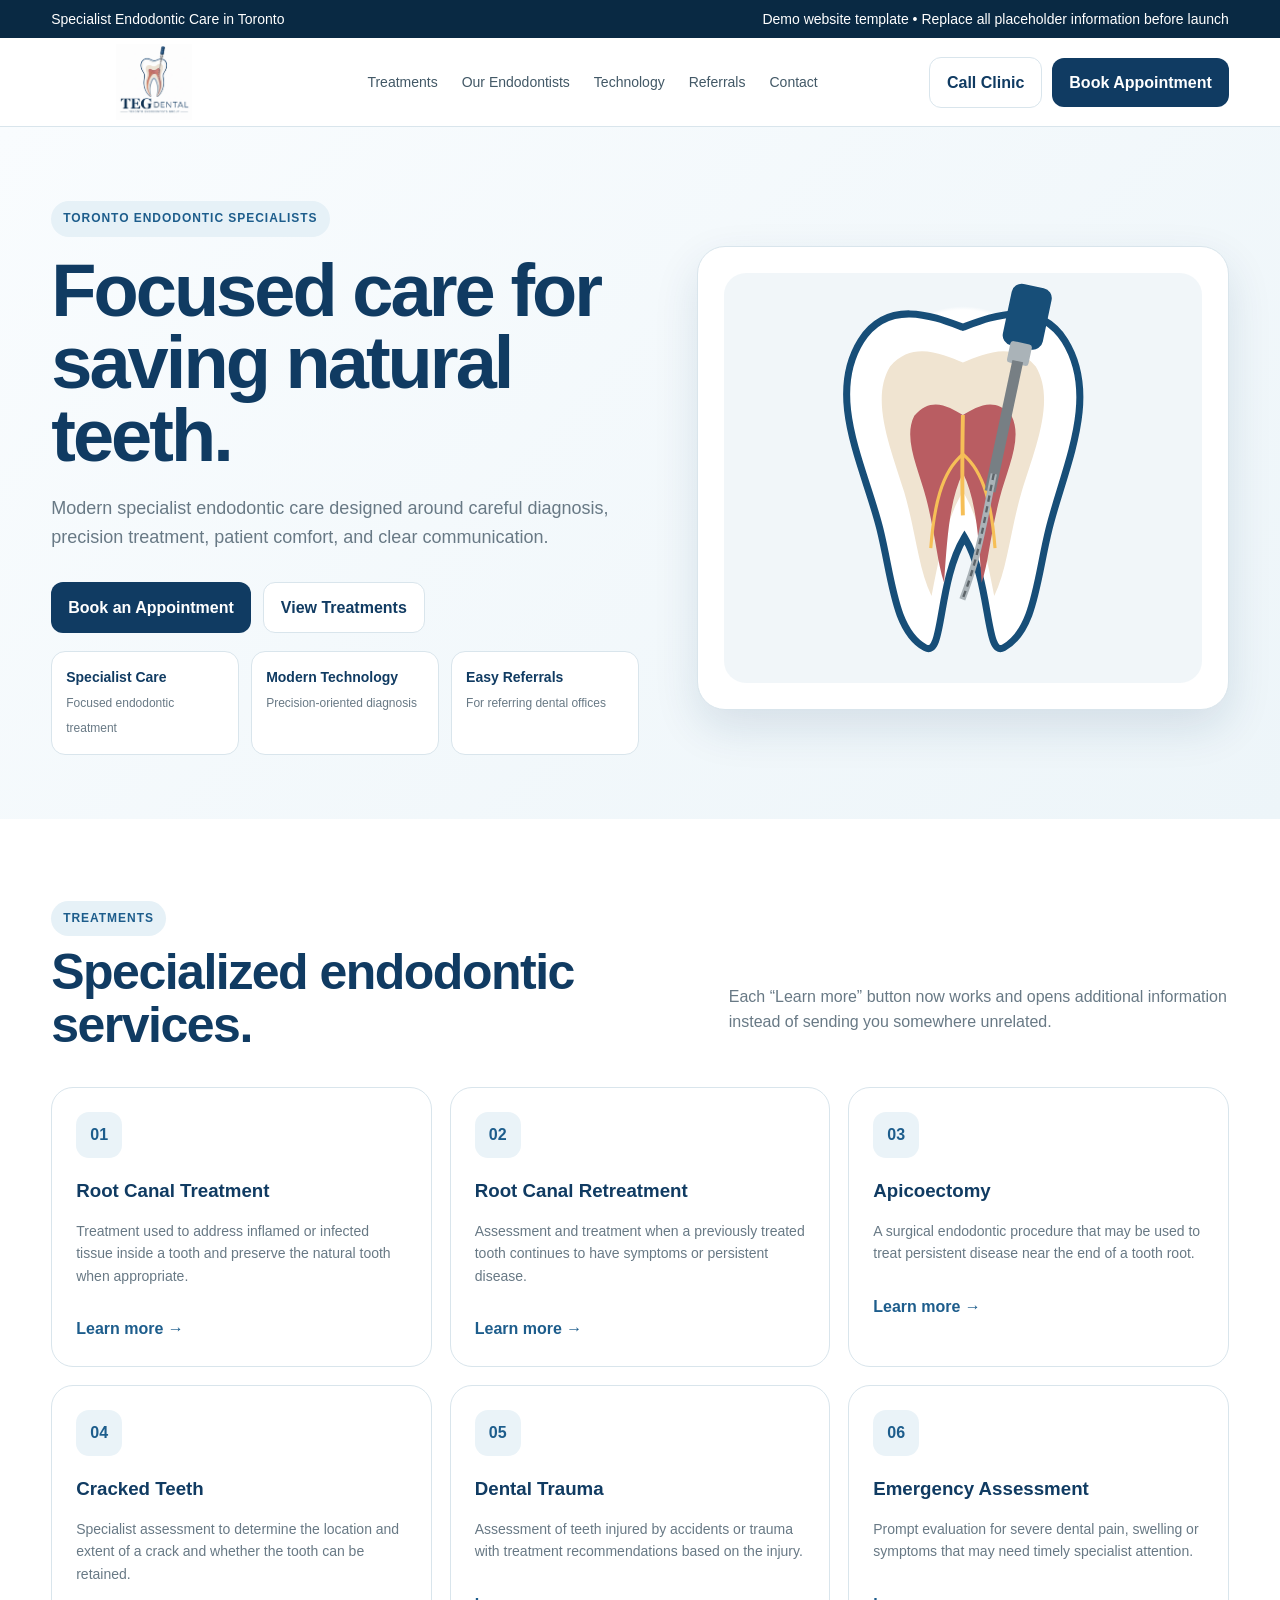
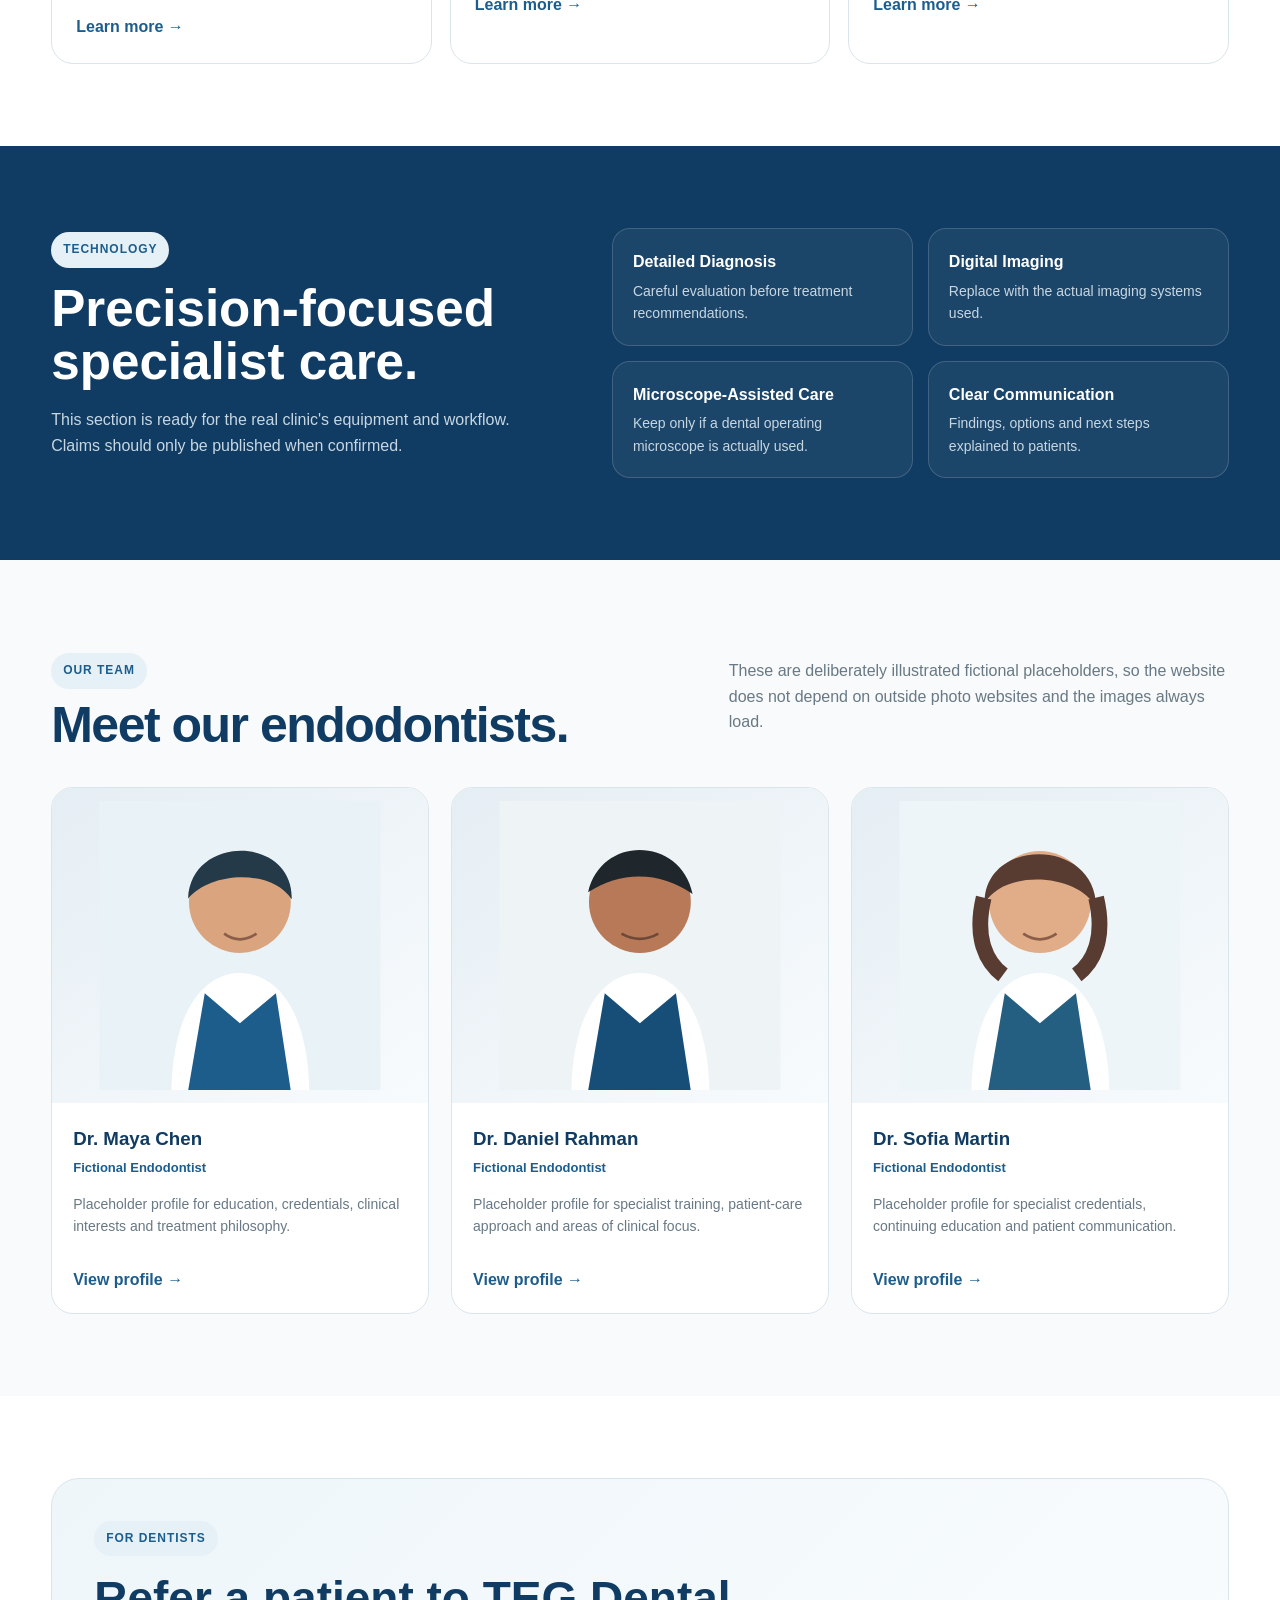
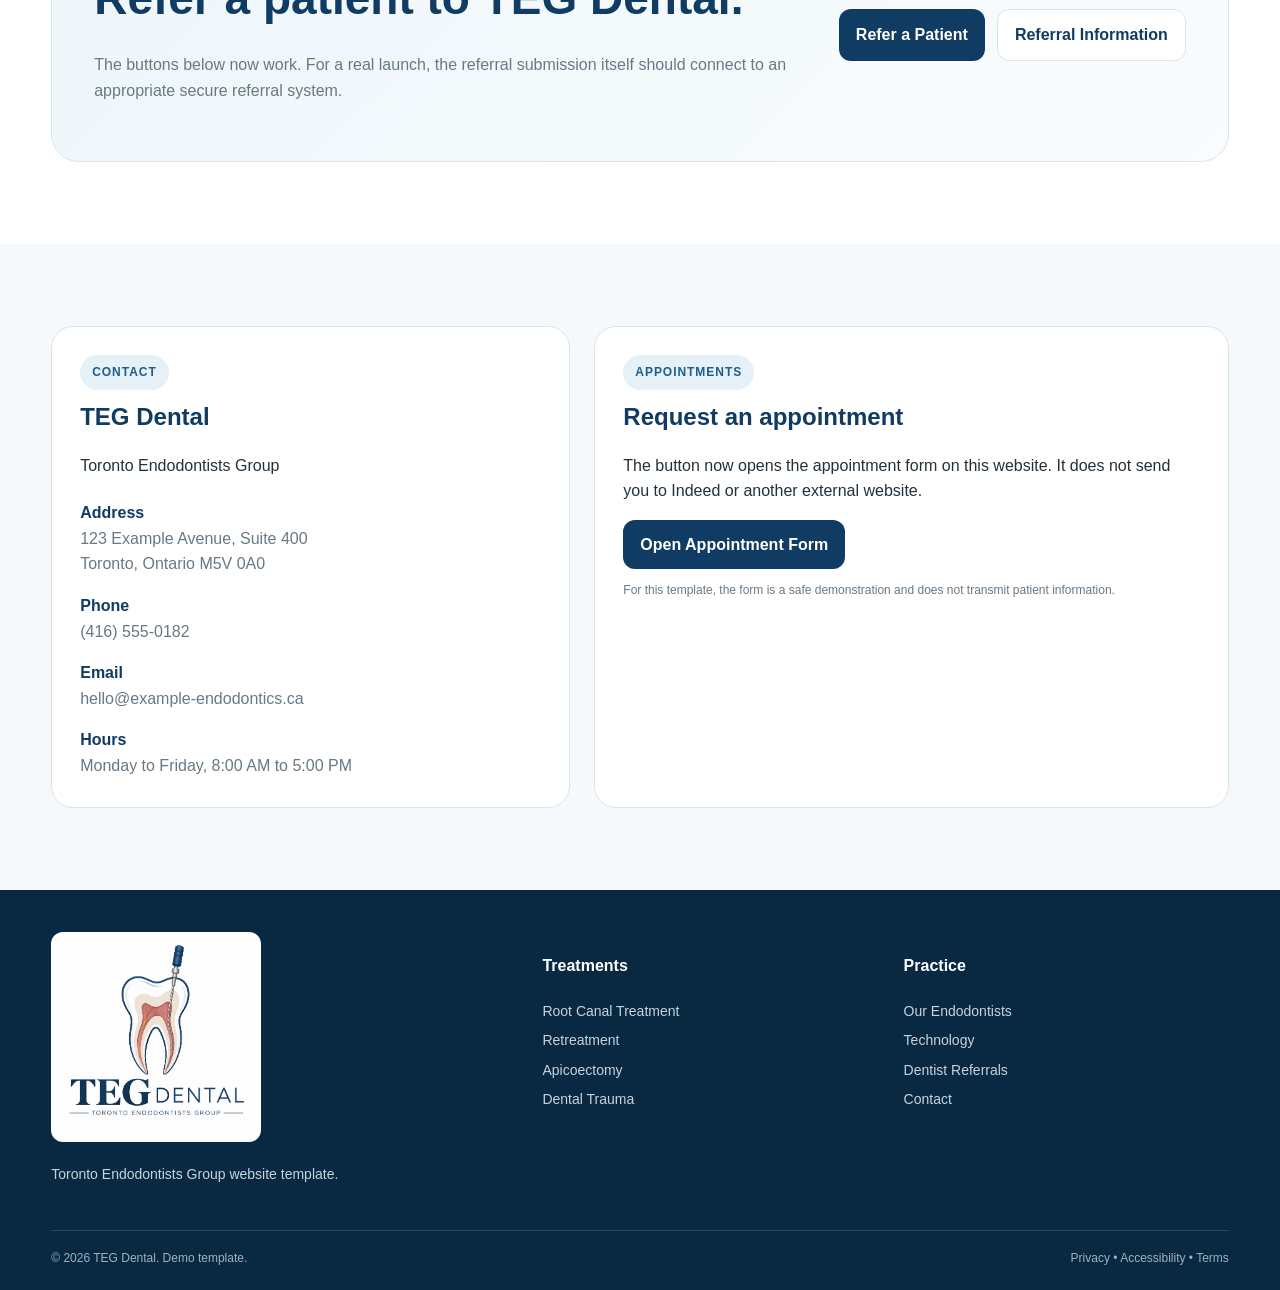
==== index.html @ 506c2bcf "Add files via upload" ====
<!DOCTYPE html>
<html lang="en">
<head>
<meta charset="UTF-8">
<meta name="viewport" content="width=device-width, initial-scale=1.0">
<title>TEG Dental | Toronto Endodontists Group</title>
<meta name="description" content="TEG Dental - Toronto Endodontists Group. Specialist endodontic care in Toronto.">
<style>
:root {
  --navy:#103b62;
  --navy-dark:#092943;
  --blue:#1d5d8c;
  --soft:#f5f9fc;
  --soft2:#eaf3f8;
  --line:#d9e5ec;
  --text:#22313b;
  --muted:#687985;
  --white:#fff;
  --shadow:0 18px 45px rgba(16,59,98,.12);
  --radius:22px;
}
*{box-sizing:border-box}
html{scroll-behavior:smooth}
body{margin:0;font-family:Arial,Helvetica,sans-serif;color:var(--text);background:#fff;line-height:1.6}
a{color:inherit;text-decoration:none}
button,input,select,textarea{font:inherit}
.container{width:min(1180px,92%);margin:auto}
.topbar{background:var(--navy-dark);color:#fff;font-size:14px}
.topbar .container{display:flex;justify-content:space-between;gap:20px;padding:8px 0}
header{position:sticky;top:0;z-index:1000;background:rgba(255,255,255,.98);border-bottom:1px solid var(--line)}
nav{min-height:88px;display:flex;align-items:center;justify-content:space-between;gap:22px}
.brand-logo{width:205px;height:76px;object-fit:contain;display:block}
.navlinks{display:flex;gap:24px;align-items:center;font-size:14px;color:#425866}
.navlinks a:hover{color:var(--blue)}
.actions{display:flex;gap:10px;align-items:center}
.btn{border:0;border-radius:12px;padding:12px 17px;font-weight:700;cursor:pointer;display:inline-flex;align-items:center;justify-content:center;transition:.2s}
.btn-primary{background:var(--navy);color:#fff}
.btn-primary:hover{background:var(--navy-dark);transform:translateY(-1px)}
.btn-outline{background:#fff;border:1px solid var(--line);color:var(--navy)}
.btn-outline:hover{border-color:var(--blue);color:var(--blue)}
.menu{display:none;background:none;border:0;font-size:24px;color:var(--navy);cursor:pointer}
.mobile{display:none;padding:0 0 16px}
.mobile a,.mobile button{display:block;width:100%;text-align:left;padding:10px 0;border:0;border-bottom:1px solid var(--line);background:#fff;color:var(--text)}
.hero{padding:74px 0 64px;background:linear-gradient(135deg,#f9fcfe,#edf5f9)}
.hero-grid{display:grid;grid-template-columns:1.05fr .95fr;gap:58px;align-items:center}
.kicker{display:inline-block;background:#e6f1f7;color:var(--blue);font-size:12px;font-weight:800;letter-spacing:.08em;text-transform:uppercase;padding:8px 12px;border-radius:999px}
h1{font-size:clamp(42px,6vw,74px);line-height:.98;letter-spacing:-.04em;color:var(--navy);margin:18px 0 22px}
.hero p{font-size:18px;color:var(--muted);max-width:650px}
.hero-actions{display:flex;gap:12px;flex-wrap:wrap;margin-top:30px}
.hero-card{background:#fff;border:1px solid var(--line);border-radius:28px;box-shadow:var(--shadow);padding:26px}
.tooth-art{height:410px;border-radius:22px;background:radial-gradient(circle at 50% 30%,#fff 0 23%,#f1f6f9 24% 100%);display:flex;align-items:center;justify-content:center;overflow:hidden}
.tooth-svg{width:82%;max-width:420px}
.quick-grid{display:grid;grid-template-columns:repeat(3,1fr);gap:12px;margin-top:18px}
.quick{border:1px solid var(--line);border-radius:14px;padding:14px;background:#fff}
.quick strong{display:block;color:var(--navy);font-size:14px}
.quick span{font-size:12px;color:var(--muted)}
section{padding:82px 0}
.section-head{display:flex;justify-content:space-between;gap:30px;align-items:end;margin-bottom:36px}
.section-head h2{font-size:clamp(32px,4vw,50px);line-height:1.05;letter-spacing:-.03em;color:var(--navy);margin:10px 0 0}
.section-head p{max-width:500px;color:var(--muted)}
.services{display:grid;grid-template-columns:repeat(3,1fr);gap:18px}
.card{border:1px solid var(--line);border-radius:var(--radius);padding:24px;background:#fff;transition:.2s}
.card:hover{box-shadow:var(--shadow);transform:translateY(-3px)}
.num{width:46px;height:46px;border-radius:13px;background:var(--soft2);display:grid;place-items:center;color:var(--blue);font-weight:800;margin-bottom:18px}
.card h3{color:var(--navy);margin:0 0 8px}
.card p{color:var(--muted);font-size:14px}
.learn{margin-top:15px;background:none;border:0;padding:0;color:var(--blue);font-weight:700;cursor:pointer}
.tech{background:var(--navy);color:#fff}
.tech-grid{display:grid;grid-template-columns:.9fr 1.1fr;gap:56px;align-items:center}
.tech h2{font-size:clamp(34px,4vw,52px);line-height:1.05;margin:14px 0 18px}
.tech p{color:#c7d7e2}
.features{display:grid;grid-template-columns:1fr 1fr;gap:15px}
.feature{border:1px solid rgba(255,255,255,.16);background:rgba(255,255,255,.05);border-radius:18px;padding:20px}
.feature span{display:block;color:#c7d7e2;font-size:14px;margin-top:5px}
.team{background:#f8fafb}
.team-grid{display:grid;grid-template-columns:repeat(3,1fr);gap:22px}
.doctor{border:1px solid var(--line);border-radius:var(--radius);overflow:hidden;background:#fff}
.avatar{height:315px;background:linear-gradient(145deg,#e5eef4,#f8fbfd);display:flex;align-items:center;justify-content:center}
.avatar svg{height:92%;width:92%}
.doctor-info{padding:21px}
.doctor-info h3{margin:0;color:var(--navy)}
.role{font-size:13px;color:var(--blue);font-weight:700;margin:4px 0 9px}
.doctor-info p{font-size:14px;color:var(--muted)}
.referral-box{background:linear-gradient(135deg,#eef6fa,#f9fcfd);border:1px solid var(--line);border-radius:28px;padding:42px;display:grid;grid-template-columns:1fr auto;gap:28px;align-items:center}
.referral-box h2{margin:6px 0;color:var(--navy);font-size:clamp(30px,4vw,46px)}
.referral-box p{color:var(--muted)}
.contact{background:var(--soft)}
.contact-grid{display:grid;grid-template-columns:.9fr 1.1fr;gap:24px}
.contact-card,.book-card{background:#fff;border:1px solid var(--line);border-radius:var(--radius);padding:28px}
.contact-card h2,.book-card h2{color:var(--navy);margin:8px 0}
.info{display:grid;gap:16px;margin-top:22px}
.info strong{display:block;color:var(--navy)}
.info span{color:var(--muted)}
.form{display:grid;gap:13px;margin-top:20px}
.row{display:grid;grid-template-columns:1fr 1fr;gap:13px}
input,select,textarea{width:100%;border:1px solid var(--line);border-radius:11px;padding:12px 13px;background:#fff;outline:none}
input:focus,select:focus,textarea:focus{border-color:var(--blue);box-shadow:0 0 0 3px rgba(29,93,140,.09)}
textarea{min-height:105px;resize:vertical}
.note{font-size:12px;color:var(--muted)}
footer{background:var(--navy-dark);color:#fff;padding:42px 0 22px}
.footer-grid{display:grid;grid-template-columns:1.4fr 1fr 1fr;gap:36px}
.footer-logo{width:210px;background:#fff;border-radius:12px;padding:7px}
footer p,footer a{font-size:14px;color:#c6d4dc}
.footer-links{display:grid;gap:7px}
.copy{border-top:1px solid rgba(255,255,255,.13);padding-top:18px;margin-top:30px;color:#9db2bf;font-size:12px;display:flex;justify-content:space-between;gap:20px}
.modal{position:fixed;inset:0;background:rgba(5,25,39,.68);display:none;align-items:center;justify-content:center;padding:20px;z-index:3000}
.modal.open{display:flex}
.modal-box{width:min(620px,96%);max-height:88vh;overflow:auto;background:#fff;border-radius:22px;padding:26px;box-shadow:0 25px 70px rgba(0,0,0,.25)}
.modal-top{display:flex;justify-content:space-between;gap:20px;align-items:start}
.modal h3{color:var(--navy);font-size:28px;margin:0 0 8px}
.close{border:0;background:#eef4f7;border-radius:999px;width:36px;height:36px;font-size:20px;cursor:pointer;color:var(--navy)}
.modal p{color:var(--muted)}
.success{display:none;margin-top:12px;background:#edf7f3;border:1px solid #cfe7dc;padding:13px;border-radius:10px;color:#245942}
@media(max-width:980px){
  .navlinks,.actions .btn-outline{display:none}
  .menu{display:block}
  .hero-grid,.tech-grid,.contact-grid{grid-template-columns:1fr}
  .services,.team-grid{grid-template-columns:1fr 1fr}
  .referral-box{grid-template-columns:1fr}
}
@media(max-width:650px){
  .topbar .container{display:block;text-align:center}
  .topbar span:last-child{display:none}
  .brand-logo{width:165px;height:65px}
  .hero{padding-top:45px}
  .services,.team-grid,.features,.quick-grid,.row,.footer-grid{grid-template-columns:1fr}
  .section-head{align-items:start;flex-direction:column}
  .referral-box{padding:28px 22px}
  .copy{flex-direction:column}
}
</style>
</head>
<body>

<div class="topbar">
  <div class="container">
    <span>Specialist Endodontic Care in Toronto</span>
    <span>Demo website template • Replace all placeholder information before launch</span>
  </div>
</div>

<header>
  <div class="container">
    <nav>
      <a href="#home" aria-label="TEG Dental home">
        <img class="brand-logo" src="[data-uri]" alt="TEG Dental Toronto Endodontists Group">
      </a>
      <div class="navlinks">
        <a href="#services">Treatments</a>
        <a href="#team">Our Endodontists</a>
        <a href="#technology">Technology</a>
        <a href="#referrals">Referrals</a>
        <a href="#contact">Contact</a>
      </div>
      <div class="actions">
        <a class="btn btn-outline" href="tel:+14165550182">Call Clinic</a>
        <button class="btn btn-primary" onclick="openBooking()">Book Appointment</button>
        <button class="menu" id="menuBtn" aria-label="Open menu">☰</button>
      </div>
    </nav>
    <div class="mobile" id="mobileMenu">
      <a href="#services">Treatments</a>
      <a href="#team">Our Endodontists</a>
      <a href="#technology">Technology</a>
      <a href="#referrals">Referrals</a>
      <a href="#contact">Contact</a>
      <button onclick="openBooking()">Book Appointment</button>
    </div>
  </div>
</header>

<main>
<section class="hero" id="home">
  <div class="container hero-grid">
    <div>
      <span class="kicker">Toronto Endodontic Specialists</span>
      <h1>Focused care for saving natural teeth.</h1>
      <p>Modern specialist endodontic care designed around careful diagnosis, precision treatment, patient comfort, and clear communication.</p>
      <div class="hero-actions">
        <button class="btn btn-primary" onclick="openBooking()">Book an Appointment</button>
        <a class="btn btn-outline" href="#services">View Treatments</a>
      </div>
      <div class="quick-grid">
        <div class="quick"><strong>Specialist Care</strong><span>Focused endodontic treatment</span></div>
        <div class="quick"><strong>Modern Technology</strong><span>Precision-oriented diagnosis</span></div>
        <div class="quick"><strong>Easy Referrals</strong><span>For referring dental offices</span></div>
      </div>
    </div>

    <div class="hero-card">
      <div class="tooth-art">
        <svg class="tooth-svg" viewBox="0 0 500 520" xmlns="http://www.w3.org/2000/svg" aria-label="Endodontic tooth illustration">
          <path d="M120 85 C155 30 215 55 250 68 C285 55 345 30 380 85 C425 157 380 245 360 325 C344 389 342 455 302 477 C278 490 287 394 252 336 C217 394 226 490 202 477 C162 455 160 389 144 325 C124 245 75 157 120 85Z" fill="#fff" stroke="#174e78" stroke-width="9"/>
          <path d="M157 118 C186 84 225 103 250 113 C275 103 314 84 343 118 C369 161 341 225 325 278 C310 329 307 376 290 411 C280 359 270 310 250 278 C230 310 220 359 210 411 C193 376 190 329 175 278 C159 225 131 161 157 118Z" fill="#f0e4d1"/>
          <path d="M188 181 C210 155 233 170 250 180 C267 170 290 155 312 181 C327 210 306 250 297 286 C285 332 283 367 274 394 C270 336 267 288 250 254 C233 288 230 336 226 394 C217 367 215 332 203 286 C194 250 173 210 188 181Z" fill="#b95d62"/>
          <path d="M250 180 C249 236 249 274 250 308" stroke="#f6bf57" stroke-width="5" fill="none"/>
          <path d="M250 230 C222 253 213 298 209 350" stroke="#f6bf57" stroke-width="4" fill="none"/>
          <path d="M250 230 C278 253 287 298 291 350" stroke="#f6bf57" stroke-width="4" fill="none"/>
          <g transform="translate(315,10) rotate(12)">
            <rect x="0" y="0" width="52" height="80" rx="13" fill="#174e78"/>
            <rect x="12" y="74" width="28" height="28" rx="4" fill="#aab3b8"/>
            <rect x="19" y="98" width="14" height="170" fill="#777f84"/>
            <path d="M26 245 C26 300 30 350 20 410" stroke="#aab3b8" stroke-width="8" fill="none"/>
            <path d="M26 245 C26 300 30 350 20 410" stroke="#5c6469" stroke-width="3" stroke-dasharray="8 6" fill="none"/>
          </g>
        </svg>
      </div>
    </div>
  </div>
</section>

<section id="services">
<div class="container">
  <div class="section-head">
    <div>
      <span class="kicker">Treatments</span>
      <h2>Specialized endodontic services.</h2>
    </div>
    <p>Each “Learn more” button now works and opens additional information instead of sending you somewhere unrelated.</p>
  </div>

  <div class="services">
    <article class="card">
      <div class="num">01</div><h3>Root Canal Treatment</h3>
      <p>Treatment used to address inflamed or infected tissue inside a tooth and preserve the natural tooth when appropriate.</p>
      <button class="learn" onclick="openInfo('Root Canal Treatment','A root canal treats the inside of a tooth when the pulp becomes inflamed or infected. The actual clinic should replace this text with its approved patient information, treatment process and after-care instructions.')">Learn more →</button>
    </article>

    <article class="card">
      <div class="num">02</div><h3>Root Canal Retreatment</h3>
      <p>Assessment and treatment when a previously treated tooth continues to have symptoms or persistent disease.</p>
      <button class="learn" onclick="openInfo('Root Canal Retreatment','Retreatment may be considered when a tooth does not heal as expected after previous root canal therapy. This is placeholder educational content for the template.')">Learn more →</button>
    </article>

    <article class="card">
      <div class="num">03</div><h3>Apicoectomy</h3>
      <p>A surgical endodontic procedure that may be used to treat persistent disease near the end of a tooth root.</p>
      <button class="learn" onclick="openInfo('Apicoectomy','An apicoectomy is a form of endodontic microsurgery involving the root end and surrounding tissue. Keep this service only if the real practice offers it.')">Learn more →</button>
    </article>

    <article class="card">
      <div class="num">04</div><h3>Cracked Teeth</h3>
      <p>Specialist assessment to determine the location and extent of a crack and whether the tooth can be retained.</p>
      <button class="learn" onclick="openInfo('Cracked Teeth','Cracked teeth can produce variable symptoms. Specialist evaluation can help determine the extent of the crack and available treatment options.')">Learn more →</button>
    </article>

    <article class="card">
      <div class="num">05</div><h3>Dental Trauma</h3>
      <p>Assessment of teeth injured by accidents or trauma with treatment recommendations based on the injury.</p>
      <button class="learn" onclick="openInfo('Dental Trauma','Dental trauma can involve fractures, displacement or injury to the pulp and surrounding tissues. Urgent assessment may be appropriate depending on the injury.')">Learn more →</button>
    </article>

    <article class="card">
      <div class="num">06</div><h3>Emergency Assessment</h3>
      <p>Prompt evaluation for severe dental pain, swelling or symptoms that may need timely specialist attention.</p>
      <button class="learn" onclick="openInfo('Emergency Assessment','For a real clinic, this section should state the clinic’s actual emergency hours, after-hours procedure and instructions for severe swelling or systemic symptoms.')">Learn more →</button>
    </article>
  </div>
</div>
</section>

<section class="tech" id="technology">
<div class="container tech-grid">
  <div>
    <span class="kicker">Technology</span>
    <h2>Precision-focused specialist care.</h2>
    <p>This section is ready for the real clinic's equipment and workflow. Claims should only be published when confirmed.</p>
  </div>
  <div class="features">
    <div class="feature"><strong>Detailed Diagnosis</strong><span>Careful evaluation before treatment recommendations.</span></div>
    <div class="feature"><strong>Digital Imaging</strong><span>Replace with the actual imaging systems used.</span></div>
    <div class="feature"><strong>Microscope-Assisted Care</strong><span>Keep only if a dental operating microscope is actually used.</span></div>
    <div class="feature"><strong>Clear Communication</strong><span>Findings, options and next steps explained to patients.</span></div>
  </div>
</div>
</section>

<section class="team" id="team">
<div class="container">
  <div class="section-head">
    <div><span class="kicker">Our Team</span><h2>Meet our endodontists.</h2></div>
    <p>These are deliberately illustrated fictional placeholders, so the website does not depend on outside photo websites and the images always load.</p>
  </div>
  <div class="team-grid">
    <article class="doctor">
      <div class="avatar">
        <svg viewBox="0 0 320 330" xmlns="http://www.w3.org/2000/svg">
          <rect width="320" height="330" fill="#e9f2f7"/>
          <circle cx="160" cy="115" r="58" fill="#d9a47e"/>
          <path d="M101 111 C104 38 221 39 219 112 C196 77 127 80 101 111Z" fill="#253a48"/>
          <path d="M82 330 C84 231 124 196 160 196 C197 196 237 231 239 330Z" fill="#fff"/>
          <path d="M120 219 L160 253 L201 219 L218 330 L101 330Z" fill="#1d5d8c"/>
          <path d="M142 151 Q160 164 179 151" fill="none" stroke="#8c5d49" stroke-width="3"/>
        </svg>
      </div>
      <div class="doctor-info"><h3>Dr. Maya Chen</h3><div class="role">Fictional Endodontist</div><p>Placeholder profile for education, credentials, clinical interests and treatment philosophy.</p><button class="learn" onclick="openInfo('Dr. Maya Chen','This is a fictional placeholder profile. Replace the name, credentials, photograph and biography with the real endodontist’s verified information before launch.')">View profile →</button></div>
    </article>

    <article class="doctor">
      <div class="avatar">
        <svg viewBox="0 0 320 330" xmlns="http://www.w3.org/2000/svg">
          <rect width="320" height="330" fill="#eef3f5"/>
          <circle cx="160" cy="115" r="58" fill="#b87958"/>
          <path d="M101 104 C116 38 207 41 220 106 C184 80 138 79 101 104Z" fill="#20272c"/>
          <path d="M82 330 C84 231 124 196 160 196 C197 196 237 231 239 330Z" fill="#fff"/>
          <path d="M120 219 L160 253 L201 219 L218 330 L101 330Z" fill="#174e78"/>
          <path d="M139 151 Q160 163 181 151" fill="none" stroke="#6f4938" stroke-width="3"/>
        </svg>
      </div>
      <div class="doctor-info"><h3>Dr. Daniel Rahman</h3><div class="role">Fictional Endodontist</div><p>Placeholder profile for specialist training, patient-care approach and areas of clinical focus.</p><button class="learn" onclick="openInfo('Dr. Daniel Rahman','This is a fictional placeholder profile. Replace all details with verified information before publishing the real practice website.')">View profile →</button></div>
    </article>

    <article class="doctor">
      <div class="avatar">
        <svg viewBox="0 0 320 330" xmlns="http://www.w3.org/2000/svg">
          <rect width="320" height="330" fill="#edf5f8"/>
          <circle cx="160" cy="115" r="58" fill="#e0ad88"/>
          <path d="M97 117 C96 41 225 41 224 122 C207 83 119 76 97 117Z" fill="#583b31"/>
          <path d="M96 110 C85 156 99 184 118 198" fill="none" stroke="#583b31" stroke-width="18"/>
          <path d="M224 110 C235 156 221 184 202 198" fill="none" stroke="#583b31" stroke-width="18"/>
          <path d="M82 330 C84 231 124 196 160 196 C197 196 237 231 239 330Z" fill="#fff"/>
          <path d="M120 219 L160 253 L201 219 L218 330 L101 330Z" fill="#245f82"/>
          <path d="M141 151 Q160 164 179 151" fill="none" stroke="#8c5d49" stroke-width="3"/>
        </svg>
      </div>
      <div class="doctor-info"><h3>Dr. Sofia Martin</h3><div class="role">Fictional Endodontist</div><p>Placeholder profile for specialist credentials, continuing education and patient communication.</p><button class="learn" onclick="openInfo('Dr. Sofia Martin','This is a fictional placeholder profile. Replace the profile and artwork with the real clinician’s information and photo before launch.')">View profile →</button></div>
    </article>
  </div>
</div>
</section>

<section id="referrals">
<div class="container">
  <div class="referral-box">
    <div><span class="kicker">For Dentists</span><h2>Refer a patient to TEG Dental.</h2><p>The buttons below now work. For a real launch, the referral submission itself should connect to an appropriate secure referral system.</p></div>
    <div class="hero-actions">
      <button class="btn btn-primary" onclick="openReferral()">Refer a Patient</button>
      <button class="btn btn-outline" onclick="openInfo('Referral Information','This template can later include office referral instructions, a downloadable referral PDF, secure radiograph upload, and communication preferences. Do not use a plain public form for sensitive patient records.')">Referral Information</button>
    </div>
  </div>
</div>
</section>

<section class="contact" id="contact">
<div class="container contact-grid">
  <div class="contact-card">
    <span class="kicker">Contact</span>
    <h2>TEG Dental</h2>
    <p>Toronto Endodontists Group</p>
    <div class="info">
      <div><strong>Address</strong><span>123 Example Avenue, Suite 400<br>Toronto, Ontario M5V 0A0</span></div>
      <div><strong>Phone</strong><span>(416) 555-0182</span></div>
      <div><strong>Email</strong><span>hello@example-endodontics.ca</span></div>
      <div><strong>Hours</strong><span>Monday to Friday, 8:00 AM to 5:00 PM</span></div>
    </div>
  </div>

  <div class="book-card">
    <span class="kicker">Appointments</span>
    <h2>Request an appointment</h2>
    <p>The button now opens the appointment form on this website. It does not send you to Indeed or another external website.</p>
    <button class="btn btn-primary" onclick="openBooking()">Open Appointment Form</button>
    <p class="note" style="margin-top:12px">For this template, the form is a safe demonstration and does not transmit patient information.</p>
  </div>
</div>
</section>
</main>

<footer>
<div class="container">
  <div class="footer-grid">
    <div><img class="footer-logo" src="[data-uri]" alt="TEG Dental logo"><p>Toronto Endodontists Group website template.</p></div>
    <div><h4>Treatments</h4><div class="footer-links"><a href="#services">Root Canal Treatment</a><a href="#services">Retreatment</a><a href="#services">Apicoectomy</a><a href="#services">Dental Trauma</a></div></div>
    <div><h4>Practice</h4><div class="footer-links"><a href="#team">Our Endodontists</a><a href="#technology">Technology</a><a href="#referrals">Dentist Referrals</a><a href="#contact">Contact</a></div></div>
  </div>
  <div class="copy"><span>© <span id="year"></span> TEG Dental. Demo template.</span><span>Privacy • Accessibility • Terms</span></div>
</div>
</footer>

<!-- Generic information modal -->
<div class="modal" id="infoModal" onclick="backdropClose(event,'infoModal')">
  <div class="modal-box">
    <div class="modal-top"><div><span class="kicker">Information</span><h3 id="infoTitle">More information</h3></div><button class="close" onclick="closeModal('infoModal')" aria-label="Close">×</button></div>
    <p id="infoText"></p>
  </div>
</div>

<!-- Appointment modal -->
<div class="modal" id="bookingModal" onclick="backdropClose(event,'bookingModal')">
  <div class="modal-box">
    <div class="modal-top"><div><span class="kicker">Appointment Request</span><h3>Request an appointment</h3></div><button class="close" onclick="closeModal('bookingModal')" aria-label="Close">×</button></div>
    <p>This demo form stays on the TEG Dental website. It does not redirect to any other company.</p>
    <form class="form" id="appointmentForm">
      <div class="row"><input required placeholder="First name"><input required placeholder="Last name"></div>
      <div class="row"><input type="tel" required placeholder="Phone number"><input type="email" required placeholder="Email"></div>
      <select required><option value="">Preferred contact method</option><option>Phone</option><option>Email</option></select>
      <select required><option value="">Appointment type</option><option>Consultation</option><option>Root canal assessment</option><option>Retreatment assessment</option><option>Emergency assessment</option></select>
      <textarea placeholder="General scheduling note only. Do not enter private medical or dental information in this demo."></textarea>
      <button class="btn btn-primary" type="submit">Send Request</button>
      <div class="note">Demo only. We can connect this to the clinic's real secure booking system later.</div>
      <div class="success" id="appointmentSuccess">The demo request worked. No information was transmitted because this is still the template version.</div>
    </form>
  </div>
</div>

<!-- Referral modal -->
<div class="modal" id="referralModal" onclick="backdropClose(event,'referralModal')">
  <div class="modal-box">
    <div class="modal-top"><div><span class="kicker">Dentist Referral</span><h3>Refer a patient</h3></div><button class="close" onclick="closeModal('referralModal')" aria-label="Close">×</button></div>
    <p>This demonstrates the referral workflow without collecting real patient information.</p>
    <form class="form" id="referralForm">
      <input required placeholder="Referring dentist / office name">
      <div class="row"><input type="tel" required placeholder="Office phone"><input type="email" required placeholder="Office email"></div>
      <select required><option value="">Referral type</option><option>Consultation</option><option>Root canal treatment</option><option>Retreatment</option><option>Surgical consultation</option></select>
      <button class="btn btn-primary" type="submit">Continue Referral</button>
      <div class="note">No patient name, radiograph or health information should be entered into this demo.</div>
      <div class="success" id="referralSuccess">The referral demo worked. No information was transmitted.</div>
    </form>
  </div>
</div>

<script>
const menuBtn=document.getElementById('menuBtn');
const mobileMenu=document.getElementById('mobileMenu');
menuBtn.addEventListener('click',()=>{
  mobileMenu.style.display=mobileMenu.style.display==='block'?'none':'block';
});
document.querySelectorAll('#mobileMenu a').forEach(a=>a.addEventListener('click',()=>mobileMenu.style.display='none'));

function openModal(id){
  document.getElementById(id).classList.add('open');
  document.body.style.overflow='hidden';
}
function closeModal(id){
  document.getElementById(id).classList.remove('open');
  document.body.style.overflow='';
}
function backdropClose(e,id){
  if(e.target.id===id) closeModal(id);
}
function openBooking(){openModal('bookingModal')}
function openReferral(){openModal('referralModal')}
function openInfo(title,text){
  document.getElementById('infoTitle').textContent=title;
  document.getElementById('infoText').textContent=text;
  openModal('infoModal');
}
document.addEventListener('keydown',e=>{
  if(e.key==='Escape') document.querySelectorAll('.modal.open').forEach(m=>closeModal(m.id));
});
document.getElementById('appointmentForm').addEventListener('submit',e=>{
  e.preventDefault();
  document.getElementById('appointmentSuccess').style.display='block';
});
document.getElementById('referralForm').addEventListener('submit',e=>{
  e.preventDefault();
  document.getElementById('referralSuccess').style.display='block';
});
document.getElementById('year').textContent=new Date().getFullYear();
</script>
</body>
</html>
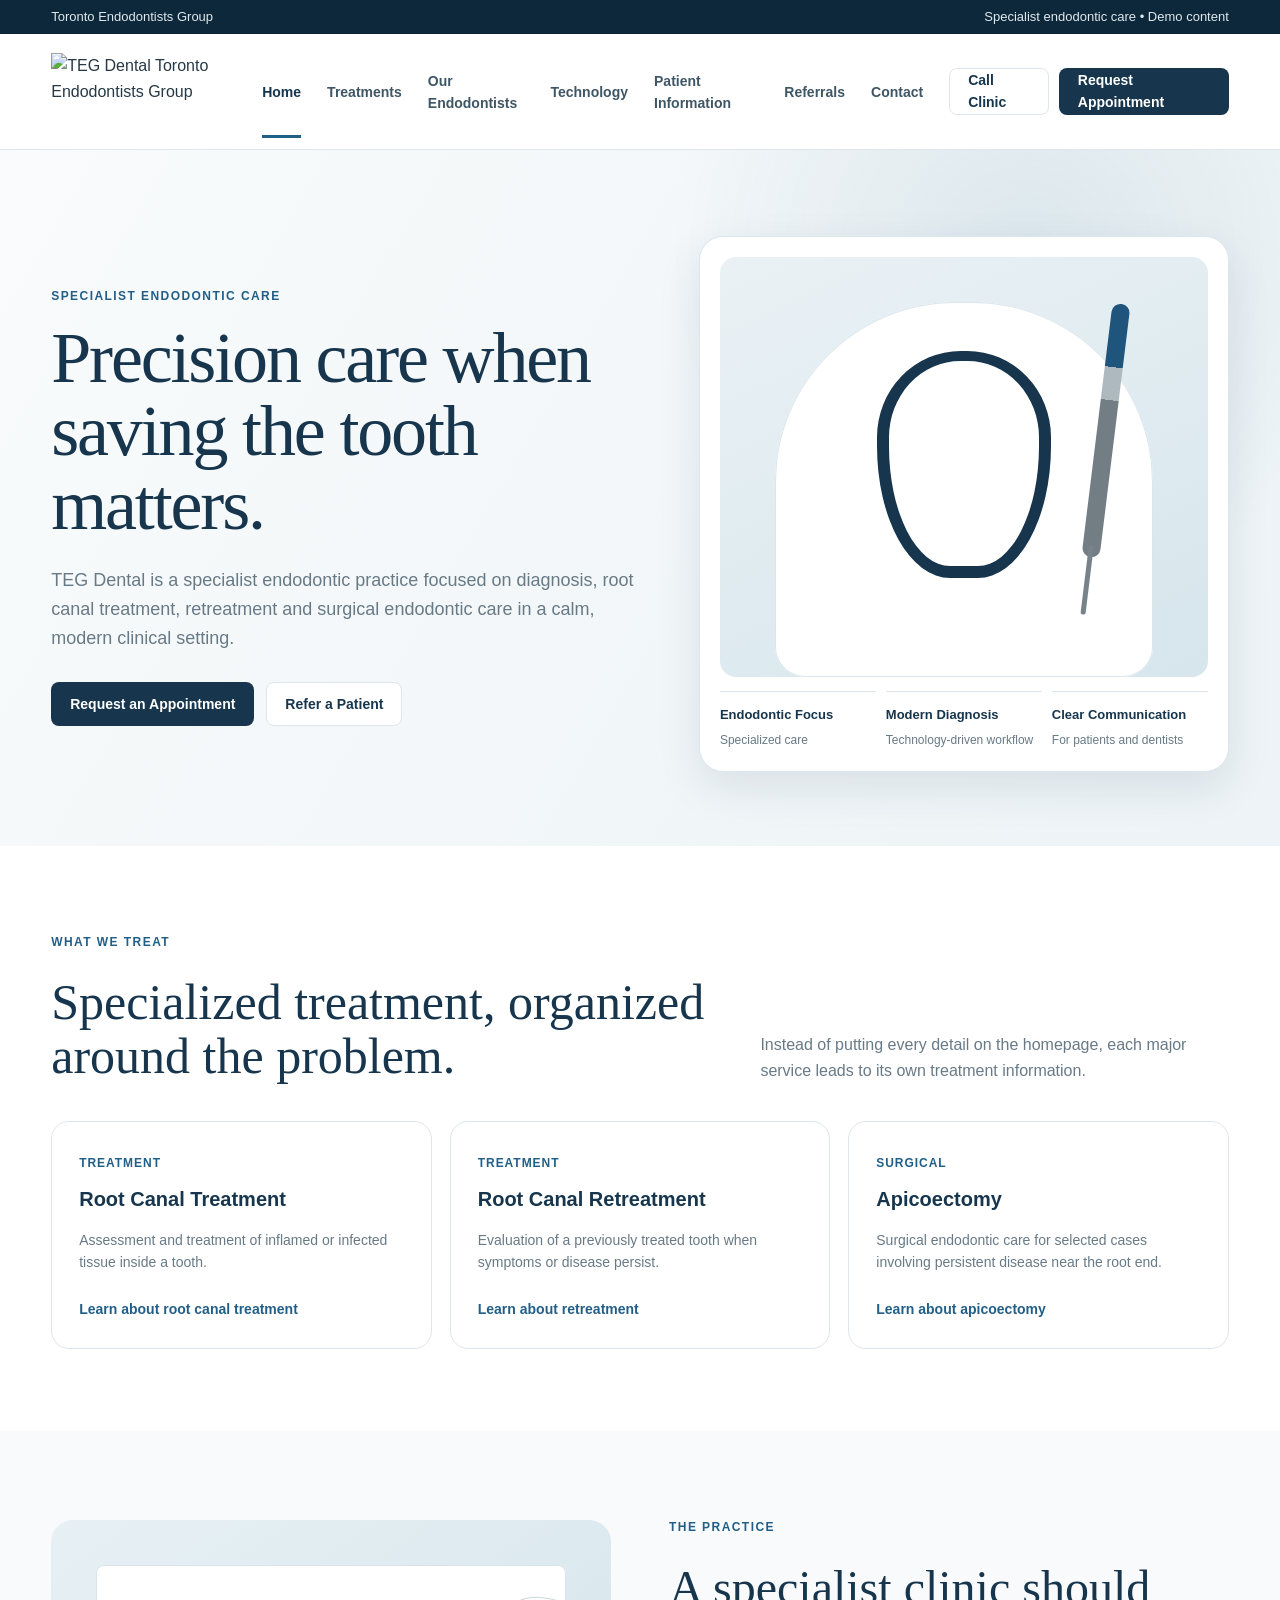
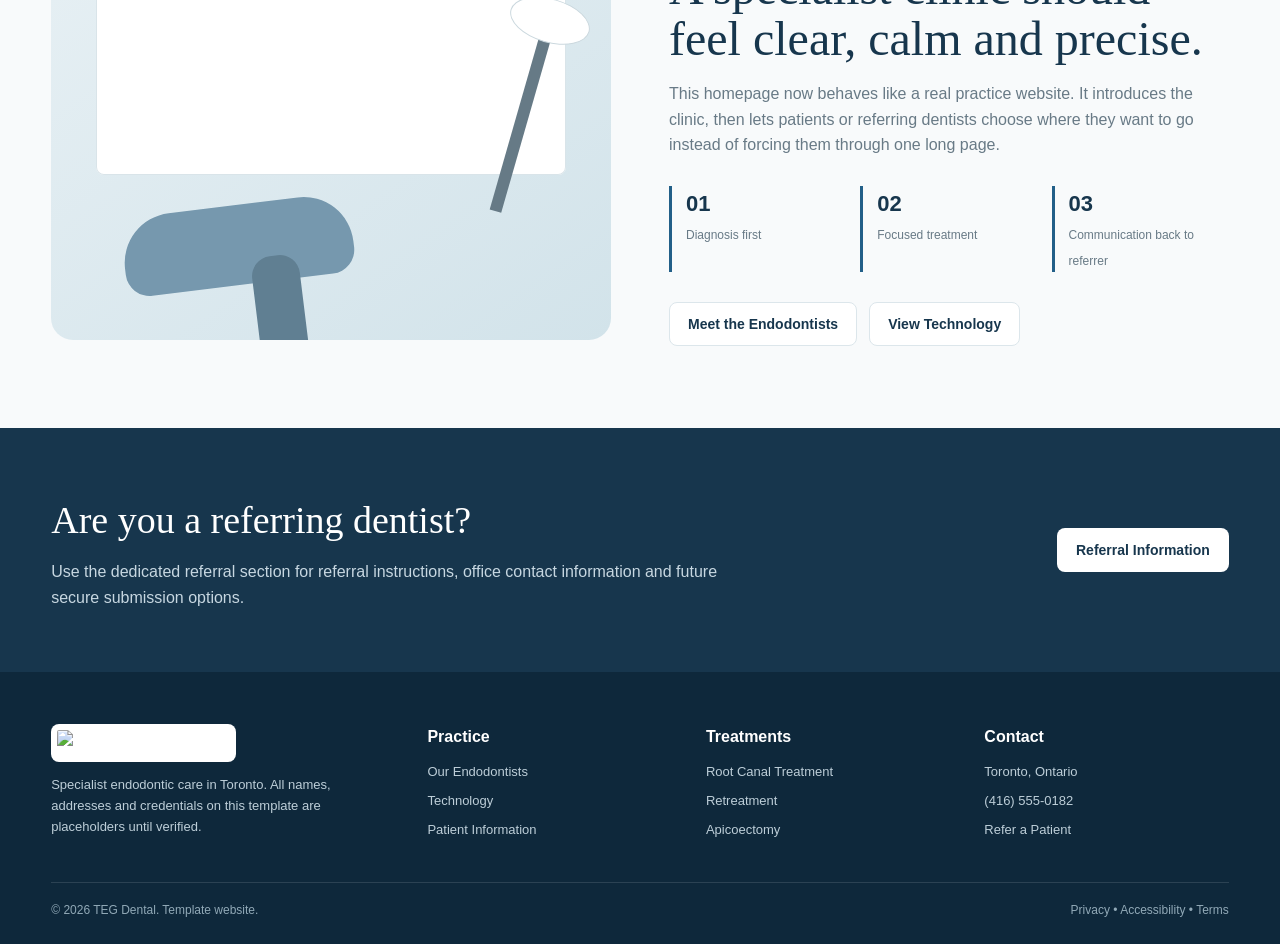
==== commit d8f6d040: "Add files via upload" ====
--- a/index.html
+++ b/index.html
@@ -1,462 +1,121 @@
-<!DOCTYPE html>
+<!doctype html>
 <html lang="en">
 <head>
-<meta charset="UTF-8">
-<meta name="viewport" content="width=device-width, initial-scale=1.0">
-<title>TEG Dental | Toronto Endodontists Group</title>
-<meta name="description" content="TEG Dental - Toronto Endodontists Group. Specialist endodontic care in Toronto.">
-<style>
-:root {
-  --navy:#103b62;
-  --navy-dark:#092943;
-  --blue:#1d5d8c;
-  --soft:#f5f9fc;
-  --soft2:#eaf3f8;
-  --line:#d9e5ec;
-  --text:#22313b;
-  --muted:#687985;
-  --white:#fff;
-  --shadow:0 18px 45px rgba(16,59,98,.12);
-  --radius:22px;
-}
-*{box-sizing:border-box}
-html{scroll-behavior:smooth}
-body{margin:0;font-family:Arial,Helvetica,sans-serif;color:var(--text);background:#fff;line-height:1.6}
-a{color:inherit;text-decoration:none}
-button,input,select,textarea{font:inherit}
-.container{width:min(1180px,92%);margin:auto}
-.topbar{background:var(--navy-dark);color:#fff;font-size:14px}
-.topbar .container{display:flex;justify-content:space-between;gap:20px;padding:8px 0}
-header{position:sticky;top:0;z-index:1000;background:rgba(255,255,255,.98);border-bottom:1px solid var(--line)}
-nav{min-height:88px;display:flex;align-items:center;justify-content:space-between;gap:22px}
-.brand-logo{width:205px;height:76px;object-fit:contain;display:block}
-.navlinks{display:flex;gap:24px;align-items:center;font-size:14px;color:#425866}
-.navlinks a:hover{color:var(--blue)}
-.actions{display:flex;gap:10px;align-items:center}
-.btn{border:0;border-radius:12px;padding:12px 17px;font-weight:700;cursor:pointer;display:inline-flex;align-items:center;justify-content:center;transition:.2s}
-.btn-primary{background:var(--navy);color:#fff}
-.btn-primary:hover{background:var(--navy-dark);transform:translateY(-1px)}
-.btn-outline{background:#fff;border:1px solid var(--line);color:var(--navy)}
-.btn-outline:hover{border-color:var(--blue);color:var(--blue)}
-.menu{display:none;background:none;border:0;font-size:24px;color:var(--navy);cursor:pointer}
-.mobile{display:none;padding:0 0 16px}
-.mobile a,.mobile button{display:block;width:100%;text-align:left;padding:10px 0;border:0;border-bottom:1px solid var(--line);background:#fff;color:var(--text)}
-.hero{padding:74px 0 64px;background:linear-gradient(135deg,#f9fcfe,#edf5f9)}
-.hero-grid{display:grid;grid-template-columns:1.05fr .95fr;gap:58px;align-items:center}
-.kicker{display:inline-block;background:#e6f1f7;color:var(--blue);font-size:12px;font-weight:800;letter-spacing:.08em;text-transform:uppercase;padding:8px 12px;border-radius:999px}
-h1{font-size:clamp(42px,6vw,74px);line-height:.98;letter-spacing:-.04em;color:var(--navy);margin:18px 0 22px}
-.hero p{font-size:18px;color:var(--muted);max-width:650px}
-.hero-actions{display:flex;gap:12px;flex-wrap:wrap;margin-top:30px}
-.hero-card{background:#fff;border:1px solid var(--line);border-radius:28px;box-shadow:var(--shadow);padding:26px}
-.tooth-art{height:410px;border-radius:22px;background:radial-gradient(circle at 50% 30%,#fff 0 23%,#f1f6f9 24% 100%);display:flex;align-items:center;justify-content:center;overflow:hidden}
-.tooth-svg{width:82%;max-width:420px}
-.quick-grid{display:grid;grid-template-columns:repeat(3,1fr);gap:12px;margin-top:18px}
-.quick{border:1px solid var(--line);border-radius:14px;padding:14px;background:#fff}
-.quick strong{display:block;color:var(--navy);font-size:14px}
-.quick span{font-size:12px;color:var(--muted)}
-section{padding:82px 0}
-.section-head{display:flex;justify-content:space-between;gap:30px;align-items:end;margin-bottom:36px}
-.section-head h2{font-size:clamp(32px,4vw,50px);line-height:1.05;letter-spacing:-.03em;color:var(--navy);margin:10px 0 0}
-.section-head p{max-width:500px;color:var(--muted)}
-.services{display:grid;grid-template-columns:repeat(3,1fr);gap:18px}
-.card{border:1px solid var(--line);border-radius:var(--radius);padding:24px;background:#fff;transition:.2s}
-.card:hover{box-shadow:var(--shadow);transform:translateY(-3px)}
-.num{width:46px;height:46px;border-radius:13px;background:var(--soft2);display:grid;place-items:center;color:var(--blue);font-weight:800;margin-bottom:18px}
-.card h3{color:var(--navy);margin:0 0 8px}
-.card p{color:var(--muted);font-size:14px}
-.learn{margin-top:15px;background:none;border:0;padding:0;color:var(--blue);font-weight:700;cursor:pointer}
-.tech{background:var(--navy);color:#fff}
-.tech-grid{display:grid;grid-template-columns:.9fr 1.1fr;gap:56px;align-items:center}
-.tech h2{font-size:clamp(34px,4vw,52px);line-height:1.05;margin:14px 0 18px}
-.tech p{color:#c7d7e2}
-.features{display:grid;grid-template-columns:1fr 1fr;gap:15px}
-.feature{border:1px solid rgba(255,255,255,.16);background:rgba(255,255,255,.05);border-radius:18px;padding:20px}
-.feature span{display:block;color:#c7d7e2;font-size:14px;margin-top:5px}
-.team{background:#f8fafb}
-.team-grid{display:grid;grid-template-columns:repeat(3,1fr);gap:22px}
-.doctor{border:1px solid var(--line);border-radius:var(--radius);overflow:hidden;background:#fff}
-.avatar{height:315px;background:linear-gradient(145deg,#e5eef4,#f8fbfd);display:flex;align-items:center;justify-content:center}
-.avatar svg{height:92%;width:92%}
-.doctor-info{padding:21px}
-.doctor-info h3{margin:0;color:var(--navy)}
-.role{font-size:13px;color:var(--blue);font-weight:700;margin:4px 0 9px}
-.doctor-info p{font-size:14px;color:var(--muted)}
-.referral-box{background:linear-gradient(135deg,#eef6fa,#f9fcfd);border:1px solid var(--line);border-radius:28px;padding:42px;display:grid;grid-template-columns:1fr auto;gap:28px;align-items:center}
-.referral-box h2{margin:6px 0;color:var(--navy);font-size:clamp(30px,4vw,46px)}
-.referral-box p{color:var(--muted)}
-.contact{background:var(--soft)}
-.contact-grid{display:grid;grid-template-columns:.9fr 1.1fr;gap:24px}
-.contact-card,.book-card{background:#fff;border:1px solid var(--line);border-radius:var(--radius);padding:28px}
-.contact-card h2,.book-card h2{color:var(--navy);margin:8px 0}
-.info{display:grid;gap:16px;margin-top:22px}
-.info strong{display:block;color:var(--navy)}
-.info span{color:var(--muted)}
-.form{display:grid;gap:13px;margin-top:20px}
-.row{display:grid;grid-template-columns:1fr 1fr;gap:13px}
-input,select,textarea{width:100%;border:1px solid var(--line);border-radius:11px;padding:12px 13px;background:#fff;outline:none}
-input:focus,select:focus,textarea:focus{border-color:var(--blue);box-shadow:0 0 0 3px rgba(29,93,140,.09)}
-textarea{min-height:105px;resize:vertical}
-.note{font-size:12px;color:var(--muted)}
-footer{background:var(--navy-dark);color:#fff;padding:42px 0 22px}
-.footer-grid{display:grid;grid-template-columns:1.4fr 1fr 1fr;gap:36px}
-.footer-logo{width:210px;background:#fff;border-radius:12px;padding:7px}
-footer p,footer a{font-size:14px;color:#c6d4dc}
-.footer-links{display:grid;gap:7px}
-.copy{border-top:1px solid rgba(255,255,255,.13);padding-top:18px;margin-top:30px;color:#9db2bf;font-size:12px;display:flex;justify-content:space-between;gap:20px}
-.modal{position:fixed;inset:0;background:rgba(5,25,39,.68);display:none;align-items:center;justify-content:center;padding:20px;z-index:3000}
-.modal.open{display:flex}
-.modal-box{width:min(620px,96%);max-height:88vh;overflow:auto;background:#fff;border-radius:22px;padding:26px;box-shadow:0 25px 70px rgba(0,0,0,.25)}
-.modal-top{display:flex;justify-content:space-between;gap:20px;align-items:start}
-.modal h3{color:var(--navy);font-size:28px;margin:0 0 8px}
-.close{border:0;background:#eef4f7;border-radius:999px;width:36px;height:36px;font-size:20px;cursor:pointer;color:var(--navy)}
-.modal p{color:var(--muted)}
-.success{display:none;margin-top:12px;background:#edf7f3;border:1px solid #cfe7dc;padding:13px;border-radius:10px;color:#245942}
-@media(max-width:980px){
-  .navlinks,.actions .btn-outline{display:none}
-  .menu{display:block}
-  .hero-grid,.tech-grid,.contact-grid{grid-template-columns:1fr}
-  .services,.team-grid{grid-template-columns:1fr 1fr}
-  .referral-box{grid-template-columns:1fr}
-}
-@media(max-width:650px){
-  .topbar .container{display:block;text-align:center}
-  .topbar span:last-child{display:none}
-  .brand-logo{width:165px;height:65px}
-  .hero{padding-top:45px}
-  .services,.team-grid,.features,.quick-grid,.row,.footer-grid{grid-template-columns:1fr}
-  .section-head{align-items:start;flex-direction:column}
-  .referral-box{padding:28px 22px}
-  .copy{flex-direction:column}
-}
-</style>
+<meta charset="utf-8">
+<meta name="viewport" content="width=device-width,initial-scale=1">
+<title>Home | TEG Dental</title>
+<meta name="description" content="TEG Dental Toronto Endodontists Group">
+<link rel="stylesheet" href="styles.css">
 </head>
 <body>
 
-<div class="topbar">
+<div class="topbar"><div class="container"><span>Toronto Endodontists Group</span><span>Specialist endodontic care • Demo content</span></div></div>
+<header class="site-header">
   <div class="container">
-    <span>Specialist Endodontic Care in Toronto</span>
-    <span>Demo website template • Replace all placeholder information before launch</span>
-  </div>
-</div>
-
-<header>
-  <div class="container">
-    <nav>
-      <a href="#home" aria-label="TEG Dental home">
-        <img class="brand-logo" src="[data-uri]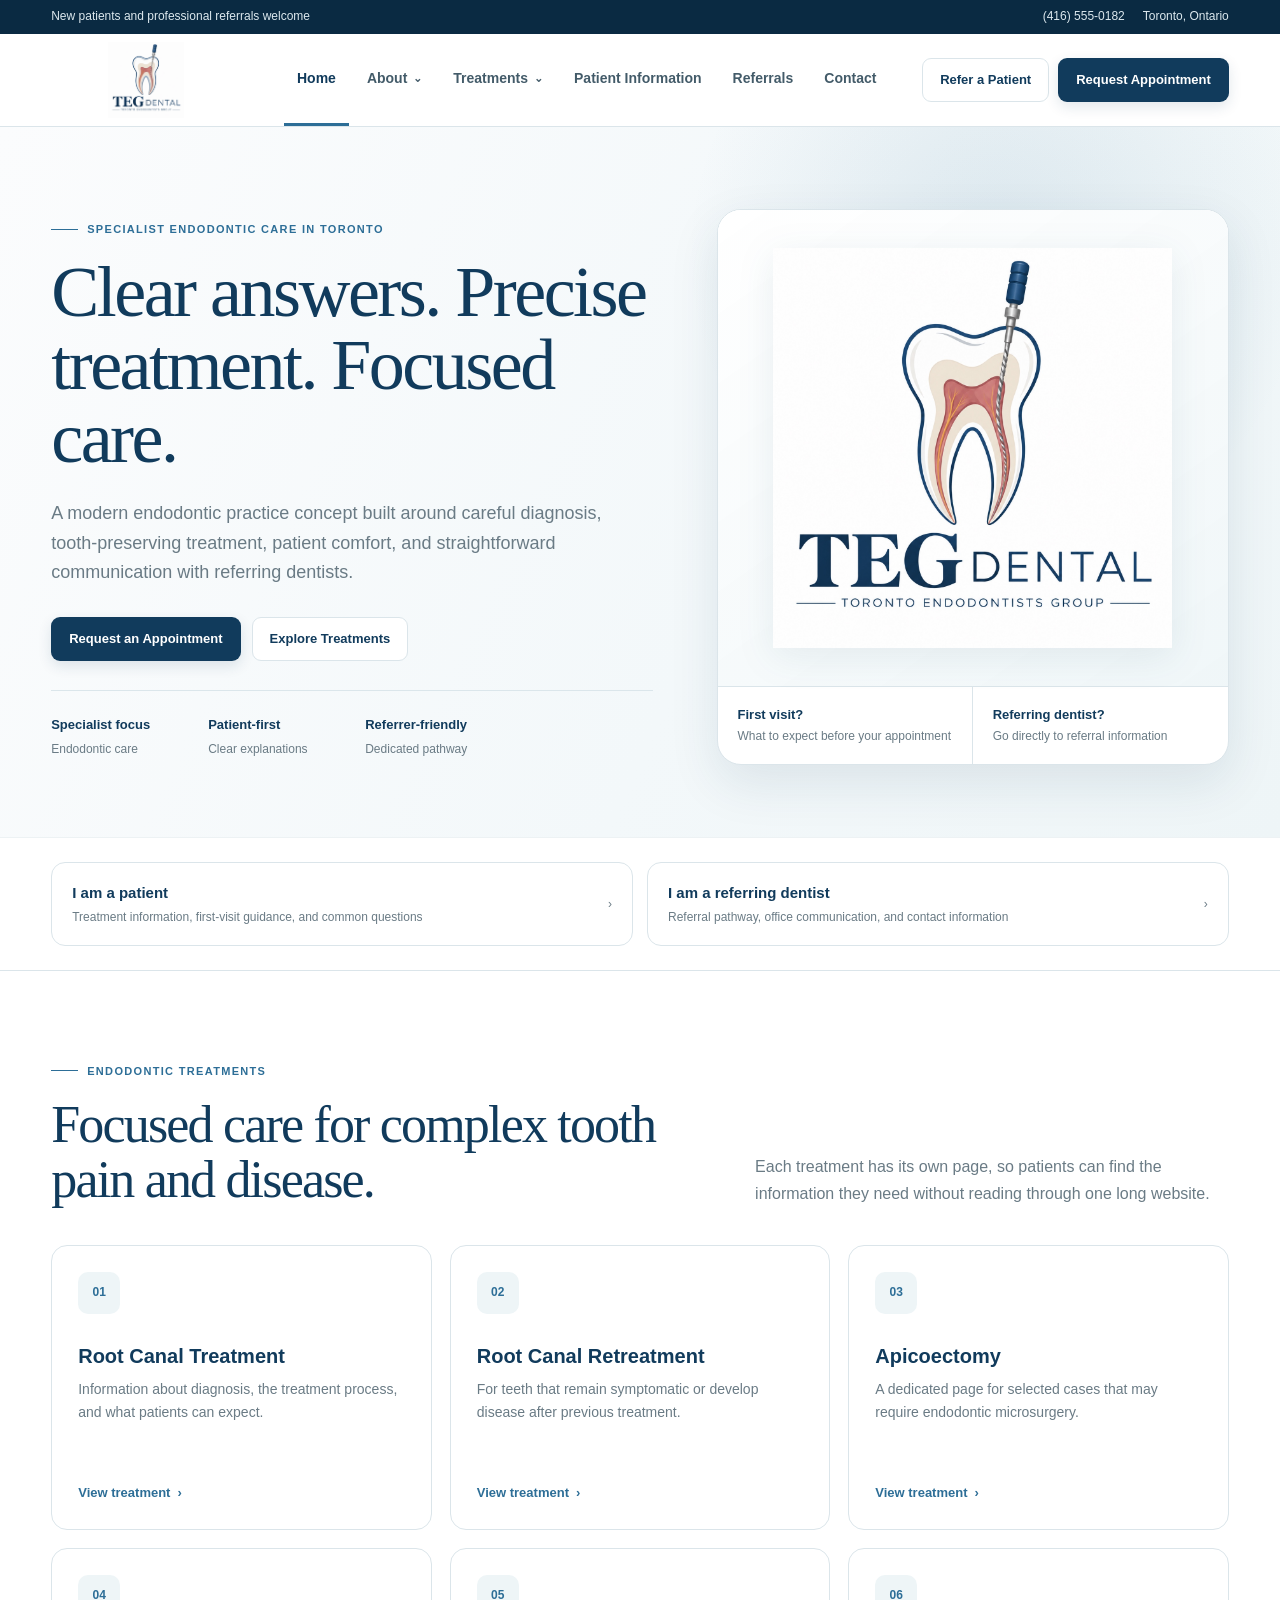
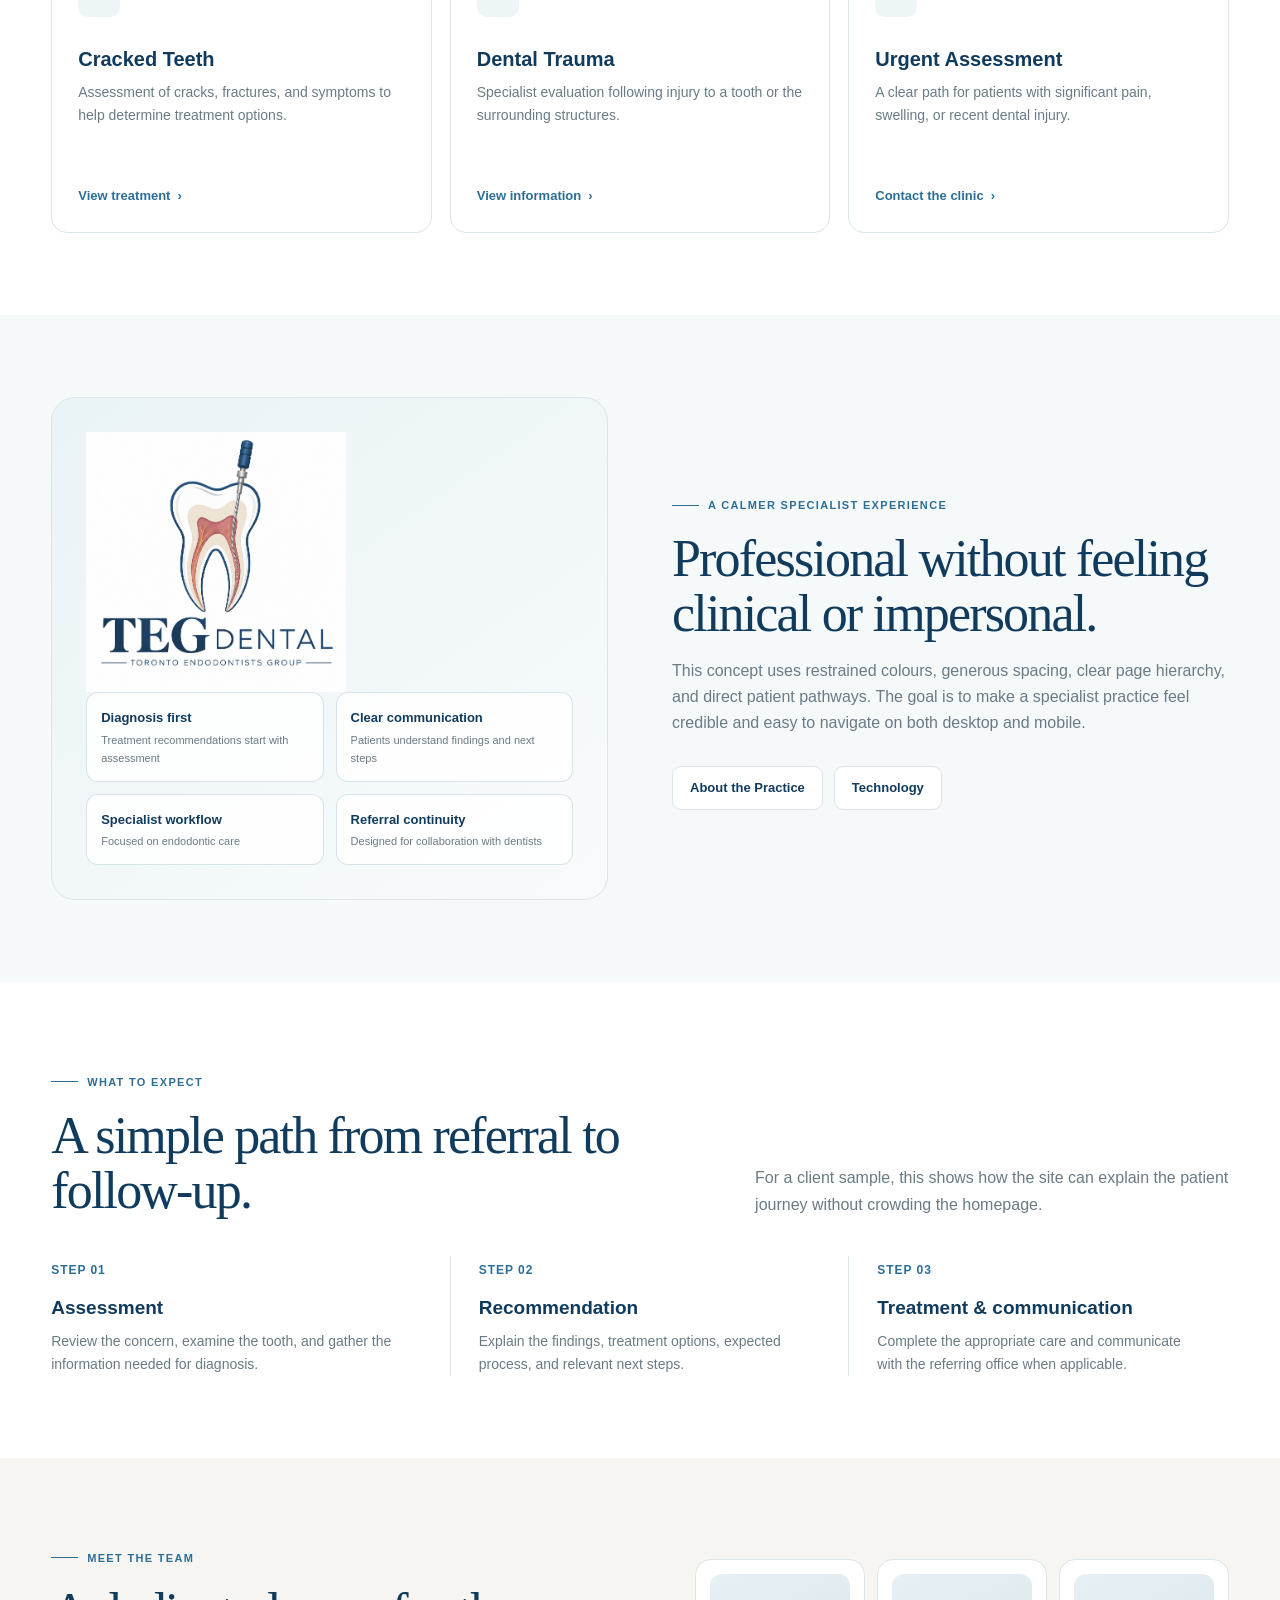
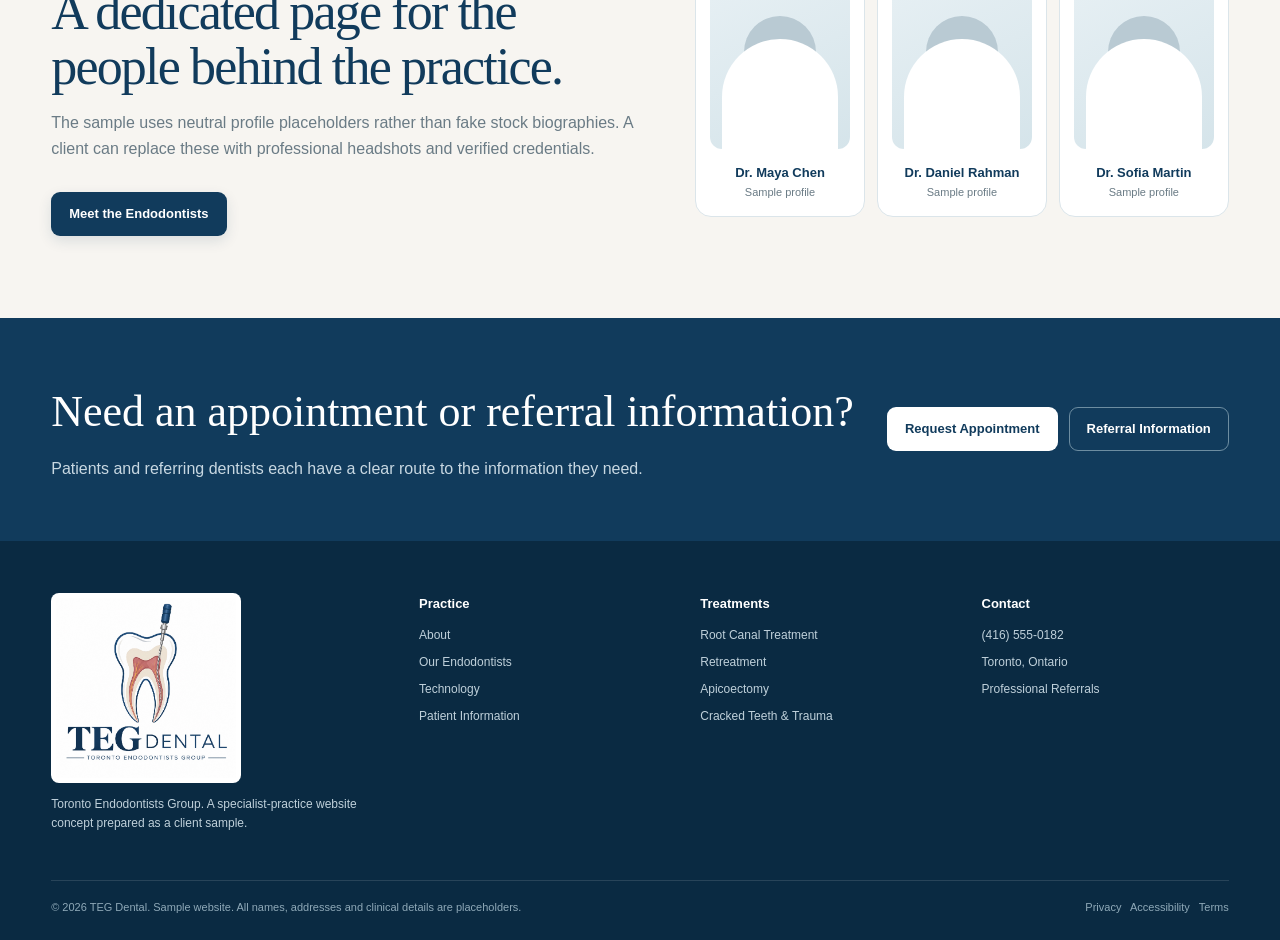
==== commit efe499b7: "Add files via upload" ====
--- a/index.html
+++ b/index.html
@@ -3,119 +3,706 @@
 <head>
 <meta charset="utf-8">
 <meta name="viewport" content="width=device-width,initial-scale=1">
+<meta name="theme-color" content="#113b5c">
 <title>Home | TEG Dental</title>
-<meta name="description" content="TEG Dental Toronto Endodontists Group">
-<link rel="stylesheet" href="styles.css">
+<meta name="description" content="TEG Dental, Toronto Endodontists Group. Specialist endodontic website client sample.">
+<style>
+:root{
+  --navy:#113b5c;
+  --navy-2:#0a2a42;
+  --blue:#2d6e97;
+  --blue-2:#4b88a9;
+  --mist:#eef5f7;
+  --mist-2:#f6f9fa;
+  --warm:#f7f5f1;
+  --ink:#223744;
+  --muted:#6a7b85;
+  --line:#dbe5ea;
+  --white:#ffffff;
+  --success:#2f654e;
+  --success-bg:#eef7f2;
+  --shadow:0 18px 50px rgba(17,59,92,.10);
+  --shadow-soft:0 8px 24px rgba(17,59,92,.07);
+  --r-sm:10px;
+  --r-md:16px;
+  --r-lg:24px;
+  --max:1180px;
+}
+*{box-sizing:border-box}
+html{scroll-behavior:smooth}
+body{
+  margin:0;
+  color:var(--ink);
+  background:#fff;
+  font-family:"Segoe UI",Arial,Helvetica,sans-serif;
+  line-height:1.65;
+  -webkit-font-smoothing:antialiased;
+}
+body.menu-open{overflow:hidden}
+a{color:inherit;text-decoration:none}
+img{display:block;max-width:100%}
+button,input,select,textarea{font:inherit}
+button{color:inherit}
+.container{width:min(var(--max),92%);margin:auto}
+.skip-link{
+  position:absolute;left:16px;top:-60px;background:var(--navy);color:#fff;
+  padding:10px 14px;border-radius:8px;z-index:4000
+}
+.skip-link:focus{top:12px}
+:focus-visible{outline:3px solid rgba(45,110,151,.35);outline-offset:3px}
+.utility{
+  background:var(--navy-2);color:#dce8ee;font-size:12px
+}
+.utility .container{
+  min-height:34px;display:flex;align-items:center;justify-content:space-between;gap:20px
+}
+.utility-left,.utility-right{display:flex;gap:18px;align-items:center}
+.utility a:hover{color:#fff}
+.site-header{
+  position:sticky;top:0;z-index:2000;background:rgba(255,255,255,.98);
+  border-bottom:1px solid var(--line);backdrop-filter:blur(14px)
+}
+.header-row{
+  min-height:92px;display:grid;grid-template-columns:200px 1fr auto;align-items:center;gap:26px
+}
+.brand-logo{width:190px;height:76px;object-fit:contain}
+.desktop-nav{
+  display:flex;justify-content:center;align-items:stretch;gap:5px;height:92px
+}
+.nav-item{position:relative;display:flex;align-items:stretch}
+.nav-link{
+  display:flex;align-items:center;gap:6px;padding:0 13px;font-size:14px;font-weight:650;
+  color:#435b69;border-bottom:3px solid transparent
+}
+.nav-link:hover,.nav-link.active,.nav-item:focus-within>.nav-link{
+  color:var(--navy);border-bottom-color:var(--blue)
+}
+.chev{font-size:11px;transition:.2s}
+.nav-item:hover .chev,.nav-item:focus-within .chev{transform:rotate(180deg)}
+.dropdown{
+  position:absolute;left:0;top:76px;min-width:250px;padding:10px;background:#fff;
+  border:1px solid var(--line);border-radius:12px;box-shadow:var(--shadow);
+  opacity:0;visibility:hidden;transform:translateY(7px);transition:.18s ease
+}
+.nav-item:hover .dropdown,.nav-item:focus-within .dropdown{
+  opacity:1;visibility:visible;transform:translateY(0)
+}
+.dropdown a{
+  display:block;padding:10px 11px;border-radius:8px;font-size:13px;color:#455f6e
+}
+.dropdown a:hover{background:var(--mist-2);color:var(--navy)}
+.dropdown .drop-title{
+  font-size:11px;letter-spacing:.08em;text-transform:uppercase;color:#84939c;font-weight:800;
+  padding:6px 11px 4px
+}
+.header-actions{display:flex;align-items:center;gap:9px}
+.btn{
+  display:inline-flex;align-items:center;justify-content:center;min-height:44px;
+  padding:0 17px;border-radius:9px;border:1px solid transparent;
+  font-weight:700;font-size:13px;cursor:pointer;transition:.18s ease
+}
+.btn:hover{transform:translateY(-1px)}
+.btn-primary{background:var(--navy);color:#fff;box-shadow:0 5px 14px rgba(17,59,92,.12)}
+.btn-primary:hover{background:var(--navy-2)}
+.btn-secondary{background:#fff;color:var(--navy);border-color:var(--line)}
+.btn-secondary:hover{border-color:#b7ced9;background:#fbfdfe}
+.btn-light{background:#fff;color:var(--navy)}
+.menu-btn{
+  display:none;width:44px;height:44px;border:1px solid var(--line);border-radius:9px;
+  background:#fff;cursor:pointer
+}
+.menu-lines,.menu-lines:before,.menu-lines:after{
+  display:block;width:20px;height:2px;background:var(--navy);margin:auto;position:relative
+}
+.menu-lines:before,.menu-lines:after{content:"";position:absolute;left:0}
+.menu-lines:before{top:-6px}.menu-lines:after{top:6px}
+
+.mobile-menu{
+  display:none;position:fixed;inset:127px 0 0;background:#fff;z-index:1900;overflow:auto;
+  border-top:1px solid var(--line);padding:18px 4% 100px
+}
+.mobile-menu.open{display:block}
+.mobile-menu a,.mobile-group button{
+  width:100%;display:flex;justify-content:space-between;align-items:center;
+  padding:13px 2px;border:0;border-bottom:1px solid #edf2f4;background:#fff;
+  font-weight:700;color:#395464;text-align:left;cursor:pointer
+}
+.mobile-sub{display:none;padding:3px 0 10px 14px}
+.mobile-sub.open{display:block}
+.mobile-sub a{font-weight:500;font-size:14px;padding:10px 0}
+.mobile-cta{display:grid;grid-template-columns:1fr 1fr;gap:10px;margin-top:18px}
+.mobile-cta .btn{width:100%}
+
+.hero{
+  background:
+    radial-gradient(circle at 78% 18%,rgba(45,110,151,.12),transparent 27%),
+    linear-gradient(115deg,#fbfcfd 0%,#f3f8fa 58%,#eef5f7 100%);
+  padding:82px 0 72px;border-bottom:1px solid #edf2f4
+}
+.hero-grid{display:grid;grid-template-columns:1.08fr .92fr;gap:64px;align-items:center}
+.eyebrow{
+  display:inline-flex;align-items:center;gap:9px;color:var(--blue);font-size:11px;
+  font-weight:800;letter-spacing:.12em;text-transform:uppercase;margin-bottom:17px
+}
+.eyebrow:before{content:"";width:27px;height:1px;background:var(--blue)}
+.hero h1,.page-hero h1,.display-title{
+  margin:0;color:var(--navy);font-family:Georgia,"Times New Roman",serif;
+  font-weight:500;letter-spacing:-.035em
+}
+.hero h1{font-size:clamp(45px,5.7vw,72px);line-height:1.02;max-width:720px}
+.hero-lead{font-size:18px;max-width:650px;color:var(--muted);margin:23px 0 0}
+.hero-actions{display:flex;gap:11px;flex-wrap:wrap;margin-top:29px}
+.trust-row{
+  display:flex;gap:22px;flex-wrap:wrap;margin-top:29px;padding-top:23px;border-top:1px solid #dbe6eb
+}
+.trust-item{min-width:135px}
+.trust-item strong{display:block;color:var(--navy);font-size:13px}
+.trust-item span{color:var(--muted);font-size:12px}
+.brand-panel{
+  background:#fff;border:1px solid var(--line);border-radius:var(--r-lg);
+  box-shadow:var(--shadow);overflow:hidden
+}
+.brand-panel-top{
+  min-height:355px;padding:38px;display:flex;align-items:center;justify-content:center;
+  background:
+   linear-gradient(145deg,rgba(255,255,255,.9),rgba(239,246,248,.95)),
+   linear-gradient(#fff,#fff)
+}
+.hero-logo{
+  width:min(420px,92%);filter:drop-shadow(0 8px 18px rgba(17,59,92,.08))
+}
+.brand-panel-bottom{display:grid;grid-template-columns:1fr 1fr;border-top:1px solid var(--line)}
+.brand-panel-bottom a,.brand-panel-bottom div{
+  padding:17px 20px;font-size:12px;color:var(--muted)
+}
+.brand-panel-bottom a:first-child{border-right:1px solid var(--line)}
+.brand-panel-bottom strong{display:block;color:var(--navy);font-size:13px;margin-bottom:2px}
+
+.pathway{padding:24px 0;background:#fff;border-bottom:1px solid var(--line)}
+.pathway-grid{display:grid;grid-template-columns:1fr 1fr;gap:14px}
+.path-card{
+  display:flex;align-items:center;justify-content:space-between;gap:25px;
+  border:1px solid var(--line);border-radius:14px;padding:18px 20px;background:#fff;
+  transition:.18s ease
+}
+.path-card:hover{box-shadow:var(--shadow-soft);border-color:#c4d8e2}
+.path-card strong{display:block;color:var(--navy);font-size:15px}
+.path-card span{display:block;color:var(--muted);font-size:12px;margin-top:2px}
+.path-arrow{color:var(--blue);font-size:20px}
+
+.section{padding:82px 0}
+.section.alt{background:var(--mist-2)}
+.section.warm{background:var(--warm)}
+.section-head{
+  display:grid;grid-template-columns:1fr .72fr;gap:46px;align-items:end;margin-bottom:38px
+}
+.display-title{font-size:clamp(34px,4.3vw,52px);line-height:1.06}
+.section-head p{margin:0;color:var(--muted);max-width:520px}
+.services-grid{display:grid;grid-template-columns:repeat(3,1fr);gap:18px}
+.service-card{
+  display:flex;flex-direction:column;min-height:285px;padding:26px;
+  border:1px solid var(--line);border-radius:var(--r-md);background:#fff;transition:.2s ease
+}
+.service-card:hover{box-shadow:var(--shadow);transform:translateY(-3px);border-color:#c5d7df}
+.service-num{
+  width:42px;height:42px;border-radius:10px;background:var(--mist);color:var(--blue);
+  display:grid;place-items:center;font-size:12px;font-weight:800;margin-bottom:30px
+}
+.service-card h3{color:var(--navy);font-size:20px;line-height:1.25;margin:0 0 9px}
+.service-card p{font-size:14px;color:var(--muted);margin:0 0 22px}
+.service-card .text-link{margin-top:auto}
+.text-link{
+  display:inline-flex;align-items:center;gap:7px;color:var(--blue);font-weight:750;font-size:13px
+}
+.text-link:hover{color:var(--navy)}
+.split{display:grid;grid-template-columns:1fr 1fr;gap:64px;align-items:center}
+.split-copy p{color:var(--muted)}
+.feature-box{
+  min-height:420px;border-radius:var(--r-lg);border:1px solid var(--line);
+  background:linear-gradient(145deg,#eaf3f6,#f8fbfc);
+  padding:34px;display:flex;flex-direction:column;justify-content:space-between
+}
+.feature-box-logo{width:260px;opacity:.96}
+.feature-list{display:grid;grid-template-columns:1fr 1fr;gap:12px}
+.feature-pill{
+  background:rgba(255,255,255,.86);border:1px solid rgba(210,225,232,.9);
+  border-radius:12px;padding:14px
+}
+.feature-pill strong{display:block;color:var(--navy);font-size:13px}
+.feature-pill span{display:block;color:var(--muted);font-size:11px;margin-top:2px}
+.process{display:grid;grid-template-columns:repeat(3,1fr);gap:18px}
+.process-step{padding:0 24px 0 0}
+.process-step+.process-step{border-left:1px solid var(--line);padding-left:28px}
+.process-no{color:var(--blue);font-weight:800;font-size:12px;letter-spacing:.08em}
+.process-step h3{font-size:19px;color:var(--navy);margin:9px 0 7px}
+.process-step p{color:var(--muted);font-size:14px;margin:0}
+
+.team-preview{display:grid;grid-template-columns:1.05fr .95fr;gap:54px;align-items:center}
+.profile-stack{display:grid;grid-template-columns:repeat(3,1fr);gap:12px}
+.profile-mini{
+  background:#fff;border:1px solid var(--line);border-radius:16px;padding:14px;text-align:center
+}
+.profile-placeholder{
+  aspect-ratio:4/5;border-radius:12px;background:linear-gradient(155deg,#e7f0f4,#d5e4ea);
+  position:relative;overflow:hidden;margin-bottom:13px
+}
+.profile-placeholder:before{
+  content:"";position:absolute;width:72px;height:72px;border-radius:50%;
+  background:#b9cad3;left:50%;top:24%;transform:translateX(-50%)
+}
+.profile-placeholder:after{
+  content:"";position:absolute;width:116px;height:130px;border-radius:60px 60px 18px 18px;
+  background:#fff;left:50%;bottom:-20px;transform:translateX(-50%)
+}
+.profile-mini strong{display:block;color:var(--navy);font-size:13px}
+.profile-mini span{display:block;color:var(--muted);font-size:11px}
+.small-note{font-size:11px;color:#87959d}
+
+.cta-band{background:var(--navy);color:#fff;padding:58px 0}
+.cta-grid{display:grid;grid-template-columns:1fr auto;gap:30px;align-items:center}
+.cta-band h2{
+  margin:0;font-family:Georgia,"Times New Roman",serif;font-weight:500;
+  font-size:clamp(30px,3.7vw,44px)
+}
+.cta-band p{margin:8px 0 0;color:#c8d8e2;max-width:730px}
+
+.page-hero{
+  padding:62px 0 56px;background:linear-gradient(115deg,#f8fbfc,#eef5f7);
+  border-bottom:1px solid var(--line)
+}
+.breadcrumb{font-size:12px;color:#7d8d96;margin-bottom:16px}
+.breadcrumb a{color:var(--blue)}
+.page-hero h1{font-size:clamp(40px,5vw,62px);line-height:1.05}
+.page-hero p{max-width:760px;color:var(--muted);font-size:17px;margin:17px 0 0}
+.page-actions{display:flex;gap:10px;flex-wrap:wrap;margin-top:24px}
+
+.content-layout{display:grid;grid-template-columns:minmax(0,1fr) 300px;gap:56px;align-items:start}
+.rich-content{max-width:800px}
+.rich-content h2{
+  font-family:Georgia,"Times New Roman",serif;color:var(--navy);
+  font-size:34px;line-height:1.15;font-weight:500;margin:0 0 16px
+}
+.rich-content h2:not(:first-child){margin-top:48px}
+.rich-content h3{color:var(--navy);font-size:19px;margin:28px 0 8px}
+.rich-content p,.rich-content li{color:var(--muted)}
+.rich-content ul{padding-left:20px}
+.rich-content li{margin:7px 0}
+.info-callout{
+  padding:18px 20px;border-left:3px solid var(--blue);background:var(--mist-2);
+  border-radius:0 10px 10px 0;margin:24px 0
+}
+.info-callout strong{color:var(--navy)}
+.side-card{
+  position:sticky;top:122px;border:1px solid var(--line);border-radius:14px;
+  background:#fff;padding:20px;box-shadow:var(--shadow-soft)
+}
+.side-card h3{margin:0 0 9px;color:var(--navy);font-size:16px}
+.side-card a{
+  display:block;padding:9px 0;border-bottom:1px solid #edf2f4;color:#516977;font-size:13px
+}
+.side-card a:last-of-type{border-bottom:0}
+.side-card .btn{width:100%;margin-top:14px}
+
+.treatment-index{display:grid;grid-template-columns:repeat(2,1fr);gap:16px}
+.treatment-row{
+  display:grid;grid-template-columns:auto 1fr auto;gap:15px;align-items:center;
+  border:1px solid var(--line);border-radius:14px;padding:18px;background:#fff
+}
+.treatment-row:hover{box-shadow:var(--shadow-soft)}
+.treatment-row .service-num{margin:0}
+.treatment-row h3{margin:0;color:var(--navy);font-size:17px}
+.treatment-row p{margin:3px 0 0;color:var(--muted);font-size:12px}
+.treatment-row .path-arrow{font-size:18px}
+
+.doctor-grid{display:grid;grid-template-columns:repeat(3,1fr);gap:20px}
+.doctor-card{border:1px solid var(--line);border-radius:16px;background:#fff;overflow:hidden}
+.doctor-image{
+  aspect-ratio:4/4.6;background:linear-gradient(155deg,#e8f1f4,#d8e6eb);
+  position:relative;overflow:hidden
+}
+.doctor-image:before{
+  content:"";position:absolute;width:115px;height:115px;border-radius:50%;
+  background:#b8c9d2;left:50%;top:18%;transform:translateX(-50%)
+}
+.doctor-image:after{
+  content:"";position:absolute;width:205px;height:220px;border-radius:100px 100px 25px 25px;
+  background:#fff;left:50%;bottom:-48px;transform:translateX(-50%);
+  box-shadow:inset 0 0 0 1px #e0e8ec
+}
+.doctor-copy{padding:21px}
+.doctor-copy h3{margin:0;color:var(--navy);font-size:20px}
+.doctor-role{color:var(--blue);font-size:12px;font-weight:800;margin:4px 0 10px}
+.doctor-copy p{font-size:13px;color:var(--muted);margin:0}
+
+.faq-list{border-top:1px solid var(--line)}
+.faq-item{border-bottom:1px solid var(--line)}
+.faq-q{
+  width:100%;display:flex;justify-content:space-between;gap:20px;align-items:center;
+  padding:18px 0;border:0;background:transparent;text-align:left;cursor:pointer;
+  font-weight:750;color:var(--navy)
+}
+.faq-plus{font-size:20px;color:var(--blue);transition:.2s}
+.faq-item.open .faq-plus{transform:rotate(45deg)}
+.faq-a{display:none;padding:0 0 18px;color:var(--muted);font-size:14px;max-width:790px}
+.faq-item.open .faq-a{display:block}
+
+.form-card{border:1px solid var(--line);border-radius:16px;background:#fff;padding:26px}
+.form-grid{display:grid;grid-template-columns:1fr 1fr;gap:14px}
+.field label{display:block;color:var(--navy);font-size:12px;font-weight:800;margin-bottom:6px}
+.field input,.field select,.field textarea{
+  width:100%;border:1px solid #cedce3;border-radius:9px;padding:12px 13px;background:#fff;
+  color:var(--ink);outline:none
+}
+.field input:focus,.field select:focus,.field textarea:focus{
+  border-color:var(--blue);box-shadow:0 0 0 3px rgba(45,110,151,.08)
+}
+.field textarea{min-height:115px;resize:vertical}
+.full{grid-column:1/-1}
+.form-note{font-size:11px;color:#83929a;margin-top:10px}
+.success{
+  display:none;background:var(--success-bg);color:var(--success);
+  border:1px solid #cfe4d8;border-radius:9px;padding:12px;margin-top:12px;font-size:13px
+}
+.contact-grid{display:grid;grid-template-columns:.86fr 1.14fr;gap:24px}
+.contact-panel{border:1px solid var(--line);border-radius:16px;padding:26px;background:#fff}
+.contact-panel h2{font-family:Georgia,"Times New Roman",serif;color:var(--navy);font-weight:500;margin-top:0}
+.contact-list{display:grid;gap:18px;margin-top:23px}
+.contact-item strong{display:block;color:var(--navy);font-size:13px}
+.contact-item span,.contact-item a{color:var(--muted);font-size:13px}
+.map-placeholder{
+  margin-top:24px;min-height:220px;border-radius:12px;background:
+  linear-gradient(30deg,#e8f0f3 12%,transparent 12.5%,transparent 87%,#e8f0f3 87.5%),
+  linear-gradient(150deg,#e8f0f3 12%,transparent 12.5%,transparent 87%,#e8f0f3 87.5%),
+  linear-gradient(30deg,#e8f0f3 12%,transparent 12.5%,transparent 87%,#e8f0f3 87.5%),
+  #f6f9fa;
+  background-size:60px 104px;background-position:0 0,0 0,30px 52px;
+  display:grid;place-items:center;border:1px solid var(--line)
+}
+.map-pin{
+  width:50px;height:50px;border-radius:50% 50% 50% 0;background:var(--navy);
+  transform:rotate(-45deg);position:relative
+}
+.map-pin:after{
+  content:"";position:absolute;width:18px;height:18px;border-radius:50%;background:#fff;
+  left:16px;top:16px
+}
+
+.footer{background:var(--navy-2);color:#fff;padding:52px 0 24px}
+.footer-grid{display:grid;grid-template-columns:1.35fr 1fr 1fr 1fr;gap:34px}
+.footer-logo{width:190px;background:#fff;border-radius:8px;padding:5px}
+.footer p,.footer a{color:#bfd0da;font-size:12px}
+.footer h4{margin:0 0 12px;font-size:13px}
+.footer-links{display:grid;gap:7px}
+.footer-links a:hover{color:#fff}
+.footer-bottom{
+  border-top:1px solid rgba(255,255,255,.12);margin-top:34px;padding-top:17px;
+  display:flex;justify-content:space-between;gap:20px;color:#8fa9b8;font-size:11px
+}
+.mobile-bar{display:none}
+
+@media(max-width:1080px){
+  .header-row{grid-template-columns:180px 1fr auto}
+  .desktop-nav{display:none}.menu-btn{display:block}
+  .hero-grid,.split,.team-preview,.content-layout,.contact-grid{grid-template-columns:1fr}
+  .side-card{position:static}
+  .brand-panel{max-width:720px}
+}
+@media(max-width:760px){
+  body{padding-bottom:68px}
+  .utility-right{display:none}
+  .utility .container{justify-content:center}
+  .header-row{min-height:78px;grid-template-columns:150px 1fr auto}
+  .brand-logo{width:148px;height:64px}
+  .header-actions .btn{display:none}
+  .mobile-menu{inset:112px 0 68px}
+  .hero{padding:52px 0 48px}
+  .hero-grid{gap:36px}
+  .hero h1{font-size:44px}
+  .hero-lead{font-size:16px}
+  .trust-row{gap:16px}
+  .brand-panel-top{min-height:245px;padding:24px}
+  .brand-panel-bottom{grid-template-columns:1fr}
+  .brand-panel-bottom a:first-child{border-right:0;border-bottom:1px solid var(--line)}
+  .pathway-grid,.services-grid,.process,.profile-stack,.treatment-index,.doctor-grid,.form-grid,.footer-grid{
+    grid-template-columns:1fr
+  }
+  .section{padding:60px 0}
+  .section-head{grid-template-columns:1fr;gap:18px}
+  .process-step+.process-step{border-left:0;border-top:1px solid var(--line);padding:22px 0 0}
+  .feature-list{grid-template-columns:1fr}
+  .cta-grid{grid-template-columns:1fr}
+  .page-hero{padding:46px 0 42px}
+  .page-hero h1{font-size:42px}
+  .footer-bottom{flex-direction:column}
+  .mobile-bar{
+    display:grid;grid-template-columns:1fr 1.25fr;position:fixed;left:0;right:0;bottom:0;
+    z-index:2500;background:#fff;border-top:1px solid var(--line);padding:9px 4%;gap:8px;
+    box-shadow:0 -5px 22px rgba(17,59,92,.08)
+  }
+  .mobile-bar .btn{width:100%;min-height:48px}
+}
+@media(max-width:420px){
+  .hero h1{font-size:39px}
+  .header-row{grid-template-columns:140px 1fr auto;gap:10px}
+  .brand-logo{width:138px}
+}
+</style>
 </head>
 <body>
 
-<div class="topbar"><div class="container"><span>Toronto Endodontists Group</span><span>Specialist endodontic care • Demo content</span></div></div>
+<a class="skip-link" href="#main">Skip to content</a>
+<div class="utility">
+  <div class="container">
+    <div class="utility-left"><span>New patients and professional referrals welcome</span></div>
+    <div class="utility-right"><a href="tel:+14165550182">(416) 555-0182</a><span>Toronto, Ontario</span></div>
+  </div>
+</div>
 <header class="site-header">
   <div class="container">
-    <div class="nav-wrap">
-      <a href="index.html"><img class="logo" src="assets/teg-logo.jpeg" alt="TEG Dental Toronto Endodontists Group"></a>
-      <nav class="main-nav"><a class="active" href="index.html">Home</a><a class="" href="treatments.html">Treatments</a><a class="" href="endodontists.html">Our Endodontists</a><a class="" href="technology.html">Technology</a><a class="" href="patient-info.html">Patient Information</a><a class="" href="referrals.html">Referrals</a><a class="" href="contact.html">Contact</a></nav>
+    <div class="header-row">
+      <a href="index.html" aria-label="TEG Dental home"><img class="brand-logo" src="[data-uri]